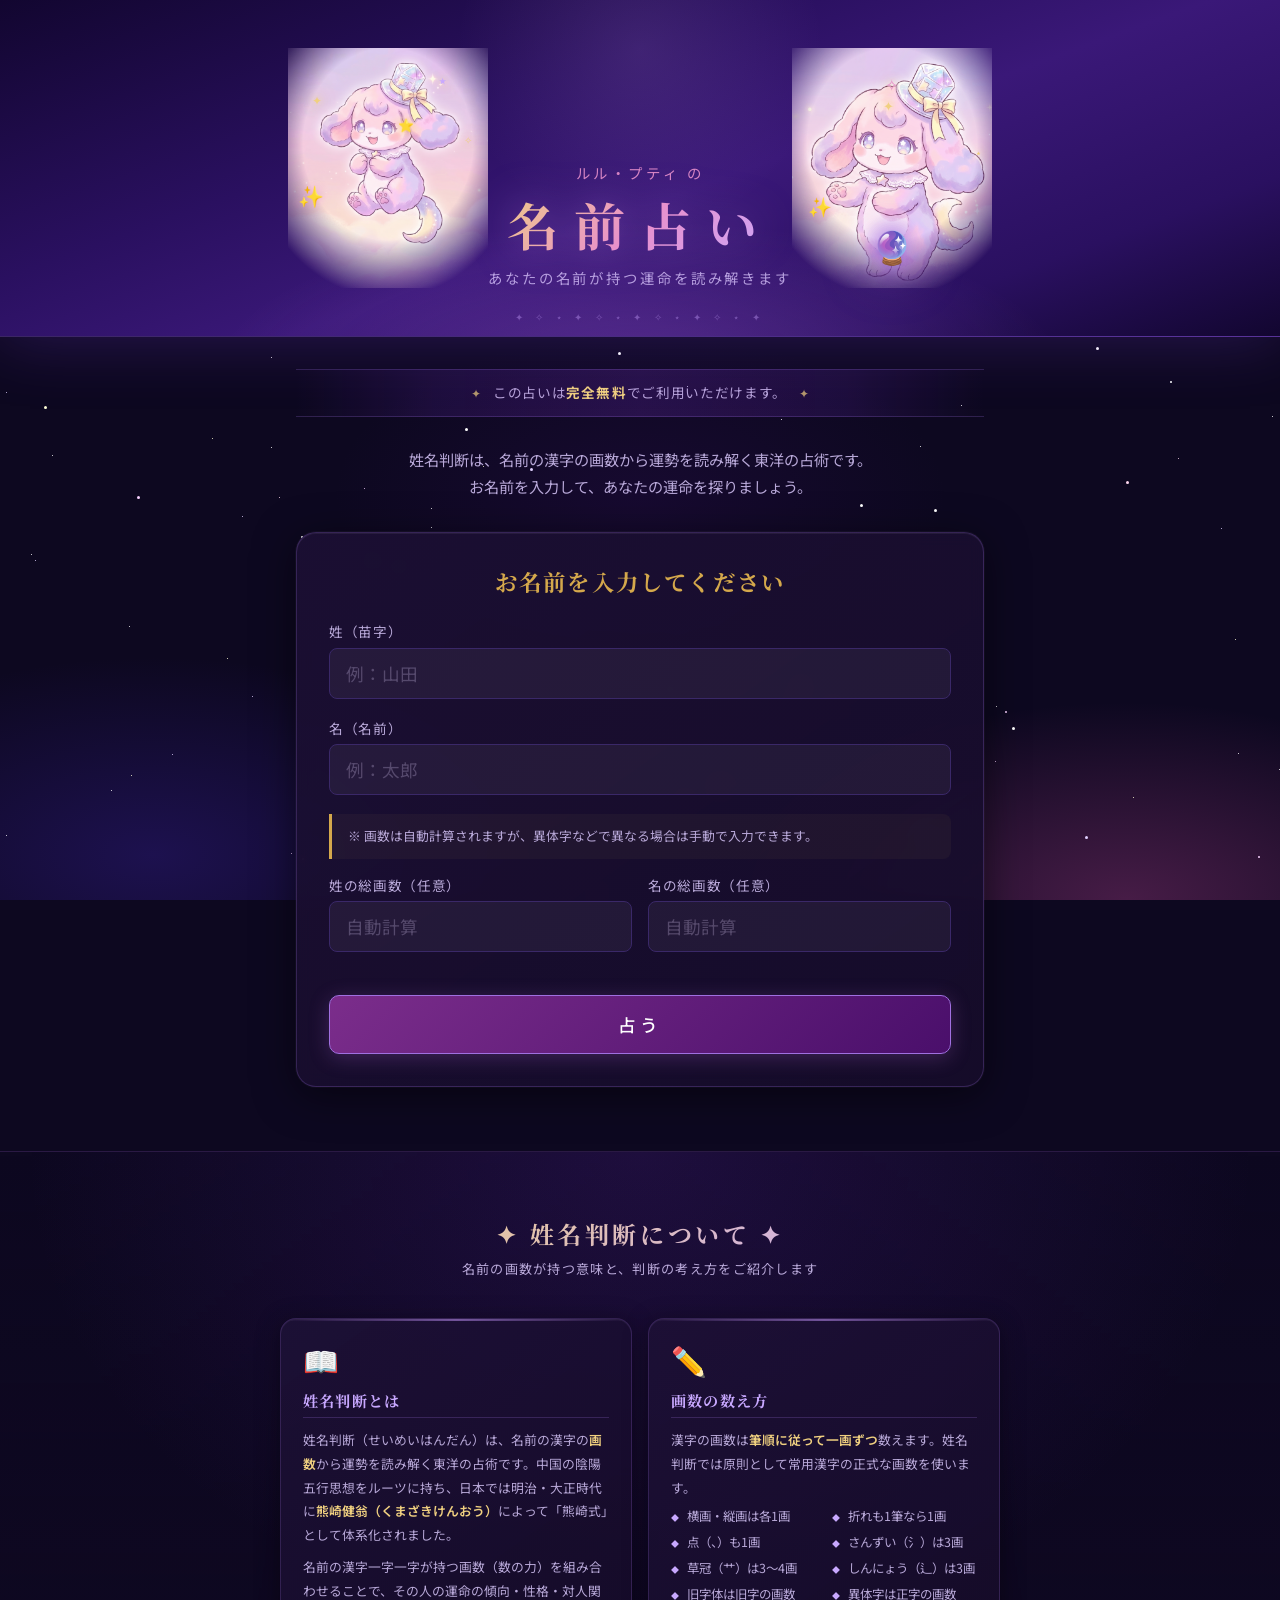
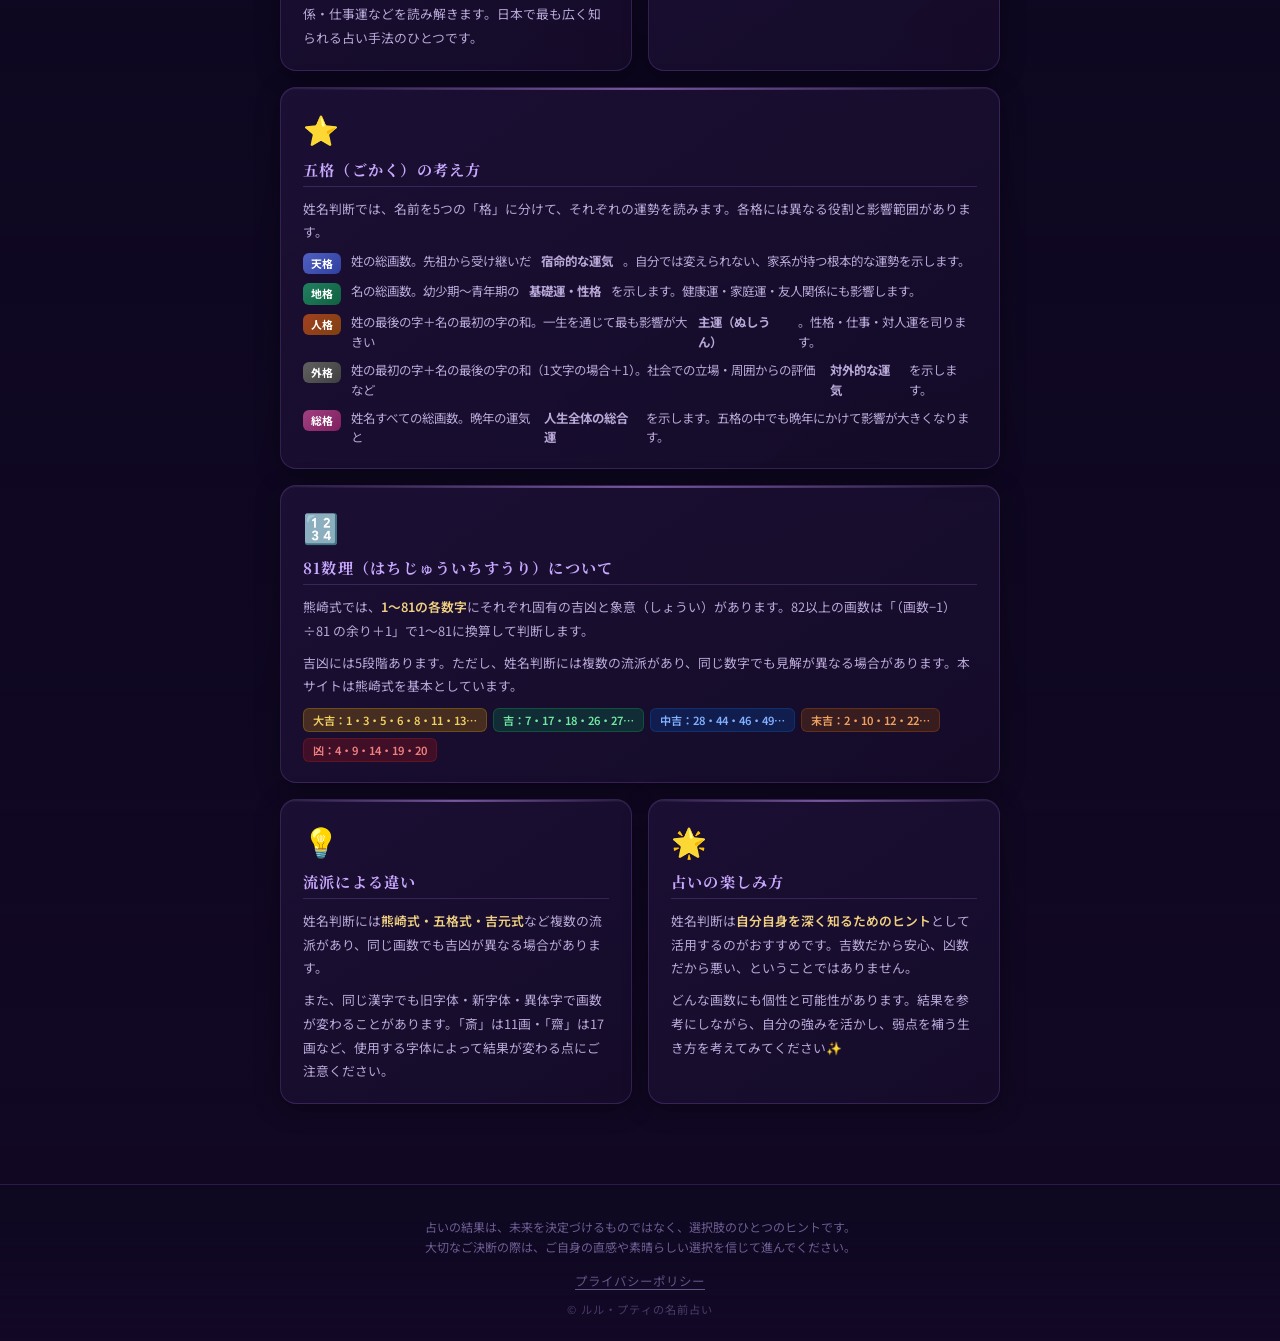
==== index.html @ cddb892f "Add files via upload" ====
<!DOCTYPE html>
<html lang="ja">
<head>
  <meta charset="UTF-8">
  <meta name="viewport" content="width=device-width, initial-scale=1.0">
  <title>ルル・プティの名前占い</title>
  <link rel="stylesheet" href="style.css">
</head>
<body>
  <header>
    <!-- 左キャラ（ルル・プティ / chara2：浮いているポーズ） -->
    <div class="header-chara-left" id="headerCharaLeft">
      <img src="chara2.png" alt="ルル・プティ" class="hc-img hc-left-img">
      <div class="hc-sparkles">
        <span class="hc-sp s1">✦</span>
        <span class="hc-sp s2">⋆</span>
        <span class="hc-sp s3">✧</span>
        <span class="hc-sp s4">✨</span>
        <span class="hc-sp s5">⭐</span>
      </div>
    </div>

    <!-- 中央テキスト -->
    <div class="header-inner">
      <p class="header-chara-byline">ルル・プティ の</p>
      <h1>名前占い</h1>
      <p class="subtitle">あなたの名前が持つ運命を読み解きます</p>
    </div>

    <!-- 右キャラ（chara：見ている・占っているポーズ） -->
    <div class="header-chara-right" id="headerCharaRight">
      <img src="chara.png" alt="ルル・プティ" class="hc-img hc-right-img">
      <div class="hc-sparkles hc-sparkles-right">
        <span class="hc-sp s1">✦</span>
        <span class="hc-sp s2">✧</span>
        <span class="hc-sp s3">⋆</span>
        <span class="hc-sp s4">✨</span>
      </div>
      <!-- 水晶ボール演出 -->
      <div class="crystal-ball">
        <div class="cb-glow"></div>
        <div class="cb-inner">🔮</div>
      </div>
    </div>
  </header>

  <main>
    <!-- 無料バナー -->
    <div class="free-banner">
      <span class="free-banner-icon">✦</span>
      <span class="free-banner-text">この占いは<strong>完全無料</strong>でご利用いただけます。</span>
      <span class="free-banner-icon">✦</span>
    </div>

    <section class="intro">
      <p>姓名判断は、名前の漢字の画数から運勢を読み解く東洋の占術です。<br>
      お名前を入力して、あなたの運命を探りましょう。</p>
    </section>

    <section class="form-section">
      <div class="card">
        <h2>お名前を入力してください</h2>
        <div class="form-group">
          <label for="lastName">姓（苗字）</label>
          <input type="text" id="lastName" placeholder="例：山田" maxlength="10">
        </div>
        <div class="form-group">
          <label for="firstName">名（名前）</label>
          <input type="text" id="firstName" placeholder="例：太郎" maxlength="10">
        </div>
        <div class="stroke-hint">
          <p>※ 画数は自動計算されますが、異体字などで異なる場合は手動で入力できます。</p>
        </div>
        <div class="manual-input">
          <div class="form-group">
            <label for="lastStroke">姓の総画数（任意）</label>
            <input type="number" id="lastStroke" placeholder="自動計算" min="1" max="200">
          </div>
          <div class="form-group">
            <label for="firstStroke">名の総画数（任意）</label>
            <input type="number" id="firstStroke" placeholder="自動計算" min="1" max="200">
          </div>
        </div>
        <div id="unknownWarning" class="unknown-warning" style="display:none"></div>
        <button id="fortuneBtn" class="btn-primary">占う</button>
      </div>
    </section>

    <section class="result-section" id="result" style="display:none">
      <div class="card result-card">
        <h2>✦ 占い結果 ✦</h2>
        <div class="name-display" id="nameDisplay"></div>

        <div class="strokes-grid" id="strokesGrid"></div>

        <div class="gogyo-section">
          <h3>五格の運勢</h3>
          <div class="gogyo-grid" id="gogyoGrid"></div>
        </div>

        <div class="overall-section">
          <h3>総合運</h3>
          <div class="overall-result" id="overallResult"></div>
        </div>

        <div class="nin-detail-section" id="ninDetailSection" style="display:none"></div>

        <div class="meaning-section" id="meaningSection" style="display:none"></div>

        <div class="famous-section" id="famousSection" style="display:none"></div>

        <div class="compat-section" id="compatSection" style="display:none"></div>

        <div class="lucky-section" id="luckySection"></div>

        <button id="resetBtn" class="btn-secondary">もう一度占う</button>
      </div>
    </section>
  </main>

  <!-- 姓名判断 説明セクション -->
  <section class="info-section">
    <div class="info-inner">
      <h2 class="section-title">✦ 姓名判断について ✦</h2>
      <p class="section-sub">名前の画数が持つ意味と、判断の考え方をご紹介します</p>

      <div class="info-grid">

        <!-- 姓名判断とは -->
        <div class="info-card">
          <span class="info-card-icon">📖</span>
          <h3>姓名判断とは</h3>
          <p>姓名判断（せいめいはんだん）は、名前の漢字の<span class="info-highlight">画数</span>から運勢を読み解く東洋の占術です。中国の陰陽五行思想をルーツに持ち、日本では明治・大正時代に<span class="info-highlight">熊崎健翁（くまざきけんおう）</span>によって「熊崎式」として体系化されました。</p>
          <p>名前の漢字一字一字が持つ画数（数の力）を組み合わせることで、その人の運命の傾向・性格・対人関係・仕事運などを読み解きます。日本で最も広く知られる占い手法のひとつです。</p>
        </div>

        <!-- 画数の数え方 -->
        <div class="info-card">
          <span class="info-card-icon">✏️</span>
          <h3>画数の数え方</h3>
          <p>漢字の画数は<span class="info-highlight">筆順に従って一画ずつ</span>数えます。姓名判断では原則として常用漢字の正式な画数を使います。</p>
          <div class="stroke-rules">
            <div class="stroke-rule-item">横画・縦画は各1画</div>
            <div class="stroke-rule-item">折れも1筆なら1画</div>
            <div class="stroke-rule-item">点（、）も1画</div>
            <div class="stroke-rule-item">さんずい（氵）は3画</div>
            <div class="stroke-rule-item">草冠（艹）は3〜4画</div>
            <div class="stroke-rule-item">しんにょう（辶）は3画</div>
            <div class="stroke-rule-item">旧字体は旧字の画数</div>
            <div class="stroke-rule-item">異体字は正字の画数</div>
          </div>
        </div>

        <!-- 五格の考え方 -->
        <div class="info-card full-width">
          <span class="info-card-icon">⭐</span>
          <h3>五格（ごかく）の考え方</h3>
          <p>姓名判断では、名前を5つの「格」に分けて、それぞれの運勢を読みます。各格には異なる役割と影響範囲があります。</p>
          <div class="gogyo-explain">
            <div class="ge-item"><span class="ge-badge ge-ten">天格</span>姓の総画数。先祖から受け継いだ<b>宿命的な運気</b>。自分では変えられない、家系が持つ根本的な運勢を示します。</div>
            <div class="ge-item"><span class="ge-badge ge-chi">地格</span>名の総画数。幼少期〜青年期の<b>基礎運・性格</b>を示します。健康運・家庭運・友人関係にも影響します。</div>
            <div class="ge-item"><span class="ge-badge ge-nin">人格</span>姓の最後の字＋名の最初の字の和。一生を通じて最も影響が大きい<b>主運（ぬしうん）</b>。性格・仕事・対人運を司ります。</div>
            <div class="ge-item"><span class="ge-badge ge-gai">外格</span>姓の最初の字＋名の最後の字の和（1文字の場合＋1）。社会での立場・周囲からの評価など<b>対外的な運気</b>を示します。</div>
            <div class="ge-item"><span class="ge-badge ge-so">総格</span>姓名すべての総画数。晩年の運気と<b>人生全体の総合運</b>を示します。五格の中でも晩年にかけて影響が大きくなります。</div>
          </div>
        </div>

        <!-- 81数理について -->
        <div class="info-card full-width">
          <span class="info-card-icon">🔢</span>
          <h3>81数理（はちじゅういちすうり）について</h3>
          <p>熊崎式では、<span class="info-highlight">1〜81の各数字</span>にそれぞれ固有の吉凶と象意（しょうい）があります。82以上の画数は「（画数−1）÷81 の余り＋1」で1〜81に換算して判断します。</p>
          <p>吉凶には5段階あります。ただし、姓名判断には複数の流派があり、同じ数字でも見解が異なる場合があります。本サイトは熊崎式を基本としています。</p>
          <div class="sample-nums">
            <span class="sn-item sn-大吉">大吉：1・3・5・6・8・11・13…</span>
            <span class="sn-item sn-吉">吉：7・17・18・26・27…</span>
            <span class="sn-item sn-中吉">中吉：28・44・46・49…</span>
            <span class="sn-item sn-末吉">末吉：2・10・12・22…</span>
            <span class="sn-item sn-凶">凶：4・9・14・19・20</span>
          </div>
        </div>

        <!-- 注意事項 -->
        <div class="info-card">
          <span class="info-card-icon">💡</span>
          <h3>流派による違い</h3>
          <p>姓名判断には<span class="info-highlight">熊崎式・五格式・吉元式</span>など複数の流派があり、同じ画数でも吉凶が異なる場合があります。</p>
          <p>また、同じ漢字でも旧字体・新字体・異体字で画数が変わることがあります。「斎」は11画・「齋」は17画など、使用する字体によって結果が変わる点にご注意ください。</p>
        </div>

        <!-- 楽しみ方 -->
        <div class="info-card">
          <span class="info-card-icon">🌟</span>
          <h3>占いの楽しみ方</h3>
          <p>姓名判断は<span class="info-highlight">自分自身を深く知るためのヒント</span>として活用するのがおすすめです。吉数だから安心、凶数だから悪い、ということではありません。</p>
          <p>どんな画数にも個性と可能性があります。結果を参考にしながら、自分の強みを活かし、弱点を補う生き方を考えてみてください✨</p>
        </div>

      </div>
    </div>
  </section>

  <footer>
    <p class="footer-disclaimer">占いの結果は、未来を決定づけるものではなく、選択肢のひとつのヒントです。<br>大切なご決断の際は、ご自身の直感や素晴らしい選択を信じて進んでください。</p>
    <nav class="footer-nav">
      <a href="privacy.html" class="footer-nav-link">プライバシーポリシー</a>
    </nav>
    <p class="footer-copy">© ルル・プティの名前占い</p>
  </footer>

  <!-- ローディングオーバーレイ -->
  <div id="loadingOverlay" class="lo-overlay">
    <div class="lo-inner">
      <div class="lo-sparkles">
        <span class="lo-sp lo-sp1">✦</span>
        <span class="lo-sp lo-sp2">✧</span>
        <span class="lo-sp lo-sp3">⋆</span>
        <span class="lo-sp lo-sp4">✦</span>
        <span class="lo-sp lo-sp5">✧</span>
        <span class="lo-sp lo-sp6">⭐</span>
        <span class="lo-sp lo-sp7">✨</span>
      </div>
      <div class="lo-chara-track">
        <div class="lo-chara-wrap" id="loCharaWrap">
          <img src="chara.png" alt="" class="lo-chara">
        </div>
      </div>
      <p class="lo-text" id="loText">運命を読み解いています</p>
      <div class="lo-dots">
        <span></span><span></span><span></span>
      </div>
    </div>
  </div>

  <!-- 星空パーティクル -->
  <script>
    (function() {
      const field = document.createElement('div');
      field.className = 'star-field';
      document.body.prepend(field);

      const colors = ['#ffffff','#ffffff','#ffffff','#f8d0ff','#e0d0ff','#ffffd8','#ffd8f0'];
      const count = 130;
      for (let i = 0; i < count; i++) {
        const s = document.createElement('div');
        s.className = 'star-dot';
        const sz = Math.random() < 0.65 ? 1 : Math.random() < 0.6 ? 2 : 3;
        s.style.cssText = [
          `left:${(Math.random()*100).toFixed(1)}%`,
          `top:${(Math.random()*100).toFixed(1)}%`,
          `width:${sz}px`,
          `height:${sz}px`,
          `background:${colors[Math.floor(Math.random()*colors.length)]}`,
          `animation-delay:${(Math.random()*6).toFixed(2)}s`,
          `animation-duration:${(2+Math.random()*5).toFixed(2)}s`
        ].join(';');
        field.appendChild(s);
      }

      // 流れ星（3本）
      for (let i = 0; i < 3; i++) {
        const ss = document.createElement('div');
        ss.className = 'shooting-star';
        ss.style.cssText = [
          `top:${(5+Math.random()*35).toFixed(1)}%`,
          `left:${(Math.random()*40).toFixed(1)}%`,
          `animation-delay:${(i*2.5+Math.random()*2).toFixed(2)}s`,
          `animation-duration:${(5+Math.random()*4).toFixed(2)}s`
        ].join(';');
        field.appendChild(ss);
      }
    })();
  </script>

  <script>
    const _v = Date.now();
    document.write(`<script src="strokes.js?v=${_v}"><\/script>`);
    document.write(`<script src="data.js?v=${_v}"><\/script>`);
    document.write(`<script src="fortune.js?v=${_v}"><\/script>`);
  </script>
</body>
</html>
---- style.css ----
@import url('https://fonts.googleapis.com/css2?family=Noto+Serif+JP:wght@400;700&family=Noto+Sans+JP:wght@400;500&display=swap');

* {
  margin: 0;
  padding: 0;
  box-sizing: border-box;
}

:root {
  --gold: #d4a84c;
  --gold-light: #f0d080;
  --dark: #0d0820;
  --dark-card: #180f30;
  --dark-border: #3a2868;
  --text: #f0e8ff;
  --text-muted: #b8a8d8;
  --accent: #a070e0;
  --pink: #e890cc;
  --lavender: #c8a8ff;
  --great: #f8d060;
  --good: #68e8b0;
  --normal: #90b8ff;
  --bad: #f07080;
}

body {
  background-color: var(--dark);
  background-image:
    radial-gradient(ellipse 90% 55% at 50% -8%,  rgba(140, 60, 230, 0.55) 0%, transparent 60%),
    radial-gradient(ellipse 55% 40% at 88% 100%, rgba(220, 80, 170, 0.28) 0%, transparent 55%),
    radial-gradient(ellipse 55% 40% at 12% 95%,  rgba(70, 40, 200, 0.28) 0%, transparent 55%),
    radial-gradient(ellipse 40% 30% at 50% 55%,  rgba(80, 20, 140, 0.15) 0%, transparent 60%);
  background-attachment: fixed;
  color: var(--text);
  font-family: 'Noto Sans JP', sans-serif;
  min-height: 100vh;
}

/* 星空パーティクル（JSで追加） */
.star-field {
  position: fixed;
  inset: 0;
  pointer-events: none;
  z-index: 0;
  overflow: hidden;
}

.star-dot {
  position: absolute;
  border-radius: 50%;
  animation: starTwinkle ease-in-out infinite alternate;
}

@keyframes starTwinkle {
  0%   { opacity: 0.08; transform: scale(0.7); }
  100% { opacity: 0.90; transform: scale(1.3); }
}

/* 流れ星 */
.shooting-star {
  position: absolute;
  width: 120px;
  height: 1.5px;
  background: linear-gradient(90deg, transparent, rgba(255,230,255,0.85), transparent);
  border-radius: 2px;
  animation: shoot 6s ease-in infinite;
  opacity: 0;
}
@keyframes shoot {
  0%   { transform: translateX(-200px) translateY(0px) rotate(-30deg); opacity: 0; }
  10%  { opacity: 1; }
  40%  { transform: translateX(600px) translateY(150px) rotate(-30deg); opacity: 0; }
  100% { opacity: 0; }
}

/* Header */
header {
  background:
    radial-gradient(ellipse 60% 80% at 50% 110%, rgba(200,120,255,0.25) 0%, transparent 55%),
    linear-gradient(160deg, #120630 0%, #2a1060 35%, #3a1878 55%, #2a1060 80%, #120630 100%);
  border-bottom: 1px solid rgba(180,130,255,0.25);
  padding: 3rem 1rem 3rem;
  text-align: center;
  position: relative;
  overflow: visible;
  box-shadow: 0 4px 60px rgba(120,60,220,0.25);
  display: flex;
  align-items: flex-end;
  justify-content: center;
  gap: 0;
}

/* ヘッダー：月の光エフェクト */
header::before {
  content: '';
  position: absolute;
  width: 400px;
  height: 400px;
  border-radius: 50%;
  background: radial-gradient(circle, rgba(220,170,255,0.12) 0%, transparent 65%);
  top: -150px;
  left: 50%;
  transform: translateX(-50%);
  pointer-events: none;
}

/* ヘッダー：キラキラ装飾 */
header::after {
  content: '✦  ✧  ⋆  ✦  ✧  ⋆  ✦  ✧  ⋆  ✦  ✧  ⋆  ✦';
  position: absolute;
  bottom: 12px;
  left: 0; right: 0;
  text-align: center;
  font-size: 0.65rem;
  color: rgba(200,160,255,0.4);
  letter-spacing: 0.5em;
  pointer-events: none;
}

header .header-inner {
  position: relative;
  z-index: 1;
  flex: 0 0 auto;
  text-align: center;
}

header h1 {
  font-family: 'Noto Serif JP', serif;
  font-size: clamp(2rem, 5vw, 3.2rem);
  background: linear-gradient(135deg, var(--gold-light) 0%, var(--pink) 50%, var(--lavender) 100%);
  -webkit-background-clip: text;
  -webkit-text-fill-color: transparent;
  background-clip: text;
  letter-spacing: 0.3em;
  filter: drop-shadow(0 0 20px rgba(220,160,255,0.5));
  margin-bottom: 0.4rem;
}

.header-chara-byline {
  color: rgba(232,144,204,0.9);
  font-size: 0.9rem;
  letter-spacing: 0.25em;
  margin-bottom: 0.2rem;
}

.subtitle {
  color: rgba(220,200,255,0.75);
  font-size: 0.9rem;
  letter-spacing: 0.2em;
}

/* ━━━━━━━━━━━━━━━━━━━━━━━━━━━━
   ヘッダーキャラクター（左・右）
━━━━━━━━━━━━━━━━━━━━━━━━━━━━ */

/* 共通ラッパー */
.header-chara-left,
.header-chara-right {
  position: relative;
  flex: 0 0 auto;
  width: 200px;
  z-index: 2;
  align-self: flex-end;
}

/* キャラ画像 共通 */
.hc-img {
  display: block;
  width: 200px;
  height: 240px;
  object-fit: cover;
  /* ソフトフェードアウトマスク（背景を自然に切り取る） */
  mask-image: radial-gradient(ellipse 85% 80% at 50% 40%,
    black 0%, black 50%, transparent 80%);
  -webkit-mask-image: radial-gradient(ellipse 85% 80% at 50% 40%,
    black 0%, black 50%, transparent 80%);
  filter: drop-shadow(0 0 18px rgba(232,144,204,0.5));
}

/* 左キャラ（chara2：浮遊・占い中） */
.hc-left-img {
  object-position: center 10%;
  animation: hcFloat 4s ease-in-out infinite;
}

/* 右キャラ（chara：立ち） */
.hc-right-img {
  object-position: center 15%;
  animation: hcFloatSub 5s ease-in-out infinite;
  animation-delay: 1s;
}

/* 浮遊アニメ（メイン） */
@keyframes hcFloat {
  0%, 100% { transform: translateY(0px) rotate(-1deg); }
  30%       { transform: translateY(-14px) rotate(1.5deg); }
  60%       { transform: translateY(-8px) rotate(-0.5deg); }
}

/* 浮遊アニメ（サブ） */
@keyframes hcFloatSub {
  0%, 100% { transform: translateY(0px) rotate(1deg); }
  40%       { transform: translateY(-10px) rotate(-1deg); }
}

/* キラキラエフェクト（共通） */
.hc-sparkles {
  position: absolute;
  inset: 0;
  pointer-events: none;
  z-index: 3;
}

.hc-sp {
  position: absolute;
  color: var(--gold-light);
  text-shadow: 0 0 8px rgba(255,220,100,0.8), 0 0 16px rgba(255,200,80,0.5);
  animation: hcSparkle 3s ease-in-out infinite;
  font-size: 1rem;
}

.hc-sparkles .s1 { top: 18%; left: 12%;   animation-delay: 0s;    font-size: 0.75rem; }
.hc-sparkles .s2 { top: 8%;  right: 20%;  animation-delay: 0.7s;  font-size: 1.1rem;  color: var(--lavender); }
.hc-sparkles .s3 { top: 35%; right: 8%;   animation-delay: 1.3s;  font-size: 0.65rem; }
.hc-sparkles .s4 { top: 55%; left: 5%;    animation-delay: 1.9s;  font-size: 1.3rem;  color: var(--pink); text-shadow: 0 0 10px rgba(232,144,204,0.8); }
.hc-sparkles .s5 { top: 28%; left: 55%;   animation-delay: 2.5s;  font-size: 0.8rem;  color: #fff; }

.hc-sparkles-right .s1 { top: 20%; right: 15%; animation-delay: 0.4s;  font-size: 0.8rem; }
.hc-sparkles-right .s2 { top: 10%; left: 20%;  animation-delay: 1.1s;  font-size: 1rem;   color: var(--pink); }
.hc-sparkles-right .s3 { top: 40%; right: 5%;  animation-delay: 1.8s;  font-size: 0.7rem; }
.hc-sparkles-right .s4 { top: 60%; left: 8%;   animation-delay: 2.2s;  font-size: 1.2rem; color: var(--lavender); }

@keyframes hcSparkle {
  0%, 100% { opacity: 0;   transform: scale(0.5) rotate(0deg);   }
  30%       { opacity: 1;   transform: scale(1.2) rotate(20deg);  }
  60%       { opacity: 0.6; transform: scale(0.9) rotate(-10deg); }
  80%       { opacity: 0;   transform: scale(0.4) rotate(30deg);  }
}

/* 水晶ボール（右キャラ脇） */
.crystal-ball {
  position: absolute;
  bottom: 20px;
  left: 50%;
  transform: translateX(-50%);
  z-index: 4;
  animation: cbFloat 3s ease-in-out infinite;
  animation-delay: 0.5s;
}

.cb-glow {
  position: absolute;
  inset: -10px;
  border-radius: 50%;
  background: radial-gradient(circle, rgba(160,112,224,0.45) 0%, transparent 70%);
  animation: cbGlow 2.5s ease-in-out infinite;
}

.cb-inner {
  font-size: 2rem;
  filter: drop-shadow(0 0 12px rgba(160,112,224,0.9)) drop-shadow(0 0 24px rgba(220,160,255,0.5));
  position: relative;
  z-index: 1;
}

@keyframes cbFloat {
  0%, 100% { transform: translateX(-50%) translateY(0px); }
  50%       { transform: translateX(-50%) translateY(-8px); }
}

@keyframes cbGlow {
  0%, 100% { opacity: 0.6; transform: scale(1);   }
  50%       { opacity: 1;   transform: scale(1.3); }
}

/* レスポンシブ：狭い画面ではキャラを小さく or 非表示 */
@media (max-width: 640px) {
  header {
    flex-wrap: wrap;
    padding: 2rem 0.5rem 2rem;
    overflow: hidden;
  }
  .header-chara-left,
  .header-chara-right {
    width: 120px;
  }
  .hc-img {
    width: 120px;
    height: 150px;
  }
  .crystal-ball { display: none; }
}

@media (max-width: 420px) {
  .header-chara-left { display: none; }
  .header-chara-right {
    width: 100px;
  }
  .hc-right-img {
    width: 100px;
    height: 120px;
  }
}

/* Main */
main {
  max-width: 720px;
  margin: 0 auto;
  padding: 2rem 1rem 4rem;
}

.intro {
  text-align: center;
  margin-bottom: 2rem;
  color: var(--text-muted);
  line-height: 1.8;
  font-size: 0.95rem;
}

/* Card */
.card {
  background: linear-gradient(145deg, rgba(28,16,52,0.9) 0%, rgba(22,12,42,0.95) 100%);
  border: 1px solid rgba(180,130,255,0.2);
  border-radius: 20px;
  padding: 2rem;
  box-shadow:
    0 8px 40px rgba(0,0,0,0.5),
    0 0 0 1px rgba(255,255,255,0.04),
    inset 0 1px 0 rgba(255,255,255,0.06);
  backdrop-filter: blur(8px);
  position: relative;
  z-index: 1;
}

.card h2 {
  font-family: 'Noto Serif JP', serif;
  color: var(--gold);
  font-size: 1.4rem;
  text-align: center;
  margin-bottom: 1.5rem;
  letter-spacing: 0.1em;
}

/* Form */
.form-group {
  margin-bottom: 1.2rem;
}

.form-group label {
  display: block;
  color: var(--text-muted);
  font-size: 0.85rem;
  margin-bottom: 0.4rem;
  letter-spacing: 0.05em;
}

.form-group input {
  width: 100%;
  background: rgba(255, 255, 255, 0.05);
  border: 1px solid var(--dark-border);
  border-radius: 8px;
  padding: 0.75rem 1rem;
  color: var(--text);
  font-size: 1.1rem;
  font-family: 'Noto Sans JP', sans-serif;
  transition: border-color 0.2s, box-shadow 0.2s;
  outline: none;
}

.form-group input:focus {
  border-color: var(--accent);
  box-shadow: 0 0 0 3px rgba(155, 89, 182, 0.2);
}

.form-group input::placeholder {
  color: rgba(160, 144, 184, 0.4);
}

.unknown-warning {
  margin: 0.5rem 0;
  padding: 0.7rem 1rem;
  background: rgba(231, 76, 60, 0.08);
  border-left: 3px solid #e74c3c;
  border-radius: 0 8px 8px 0;
  color: #e9a09a;
  font-size: 0.8rem;
  line-height: 1.6;
}

.stroke-hint {
  margin: 0.5rem 0 1rem;
  padding: 0.75rem 1rem;
  background: rgba(201, 168, 76, 0.05);
  border-left: 3px solid var(--gold);
  border-radius: 0 8px 8px 0;
}

.stroke-hint p {
  color: var(--text-muted);
  font-size: 0.8rem;
  line-height: 1.6;
}

.manual-input {
  display: grid;
  grid-template-columns: 1fr 1fr;
  gap: 1rem;
  margin-bottom: 0.5rem;
}

/* Buttons */
.btn-primary {
  width: 100%;
  margin-top: 1rem;
  padding: 1rem;
  background: linear-gradient(135deg, #7b2d8b, #4a0f6b);
  border: 1px solid var(--accent);
  border-radius: 10px;
  color: #fff;
  font-size: 1.1rem;
  font-family: 'Noto Sans JP', sans-serif;
  font-weight: 500;
  letter-spacing: 0.2em;
  cursor: pointer;
  transition: all 0.25s;
  box-shadow: 0 4px 20px rgba(155, 89, 182, 0.3);
}

.btn-primary:hover {
  background: linear-gradient(135deg, #9b3db0, #6a1f9b);
  box-shadow: 0 6px 28px rgba(155, 89, 182, 0.5);
  transform: translateY(-1px);
}

.btn-secondary {
  display: block;
  margin: 2rem auto 0;
  padding: 0.75rem 2.5rem;
  background: transparent;
  border: 1px solid var(--dark-border);
  border-radius: 10px;
  color: var(--text-muted);
  font-size: 0.95rem;
  font-family: 'Noto Sans JP', sans-serif;
  cursor: pointer;
  transition: all 0.2s;
  letter-spacing: 0.1em;
}

.btn-secondary:hover {
  border-color: var(--accent);
  color: var(--text);
}

/* Result */
.result-card {
  animation: fadeInUp 0.5s ease;
}

@keyframes fadeInUp {
  from { opacity: 0; transform: translateY(20px); }
  to   { opacity: 1; transform: translateY(0); }
}

.name-display {
  text-align: center;
  font-family: 'Noto Serif JP', serif;
  font-size: 2.5rem;
  color: var(--gold);
  letter-spacing: 0.3em;
  margin: 1rem 0 2rem;
  text-shadow: 0 0 20px rgba(201, 168, 76, 0.4);
}

/* Strokes grid */
.strokes-grid {
  display: flex;
  gap: 1rem;
  justify-content: center;
  flex-wrap: wrap;
  margin-bottom: 2rem;
}

.stroke-box {
  background: rgba(201, 168, 76, 0.08);
  border: 1px solid rgba(201, 168, 76, 0.3);
  border-radius: 12px;
  padding: 1rem 1.5rem;
  text-align: center;
  min-width: 120px;
}

.stroke-box .label {
  font-size: 0.75rem;
  color: var(--text-muted);
  margin-bottom: 0.3rem;
}

.stroke-box .kanji {
  font-family: 'Noto Serif JP', serif;
  font-size: 1.4rem;
  color: var(--text);
  margin-bottom: 0.2rem;
}

.stroke-box .number {
  font-size: 1.6rem;
  font-weight: 700;
  color: var(--gold);
}

.stroke-box .unit {
  font-size: 0.75rem;
  color: var(--text-muted);
}

/* Gogyo */
.gogyo-section h3,
.overall-section h3 {
  font-family: 'Noto Serif JP', serif;
  color: var(--gold-light);
  font-size: 1.1rem;
  margin-bottom: 1rem;
  padding-bottom: 0.5rem;
  border-bottom: 1px solid var(--dark-border);
  letter-spacing: 0.1em;
}

.gogyo-grid {
  display: flex;
  flex-direction: column;
  gap: 0.8rem;
  margin-bottom: 2rem;
}

.gogyo-item {
  display: grid;
  grid-template-columns: 90px 40px 1fr auto;
  align-items: center;
  gap: 0.75rem;
}

.gogyo-item .name {
  font-size: 0.9rem;
  color: var(--text-muted);
}

.gogyo-item .num {
  font-weight: 700;
  color: var(--gold);
  font-size: 1rem;
  text-align: right;
}

.bar-track {
  height: 8px;
  background: rgba(255,255,255,0.07);
  border-radius: 4px;
  overflow: hidden;
}

.bar-fill {
  height: 100%;
  border-radius: 4px;
  transition: width 1s ease;
}

.rank-badge {
  font-size: 0.8rem;
  font-weight: 500;
  padding: 0.2rem 0.6rem;
  border-radius: 20px;
  min-width: 48px;
  text-align: center;
}

.rank-大吉 { background: rgba(241,196,15,0.2); color: #f1c40f; border: 1px solid rgba(241,196,15,0.4); }
.rank-吉   { background: rgba(46,204,113,0.2); color: #2ecc71; border: 1px solid rgba(46,204,113,0.4); }
.rank-中吉 { background: rgba(52,152,219,0.2); color: #3498db; border: 1px solid rgba(52,152,219,0.4); }
.rank-末吉 { background: rgba(230,126,34,0.2); color: #e67e22; border: 1px solid rgba(230,126,34,0.4); }
.rank-凶   { background: rgba(231,76,60,0.2);  color: #e74c3c; border: 1px solid rgba(231,76,60,0.4); }

.bar-大吉 { background: linear-gradient(90deg, #f1c40f, #e8c97a); }
.bar-吉   { background: linear-gradient(90deg, #2ecc71, #1abc9c); }
.bar-中吉 { background: linear-gradient(90deg, #3498db, #2980b9); }
.bar-末吉 { background: linear-gradient(90deg, #e67e22, #d35400); }
.bar-凶   { background: linear-gradient(90deg, #e74c3c, #c0392b); }

/* Overall */
.overall-result {
  background: rgba(155, 89, 182, 0.1);
  border: 1px solid rgba(155, 89, 182, 0.3);
  border-radius: 12px;
  padding: 1.5rem;
  margin-bottom: 2rem;
  text-align: center;
}

.overall-rank {
  font-family: 'Noto Serif JP', serif;
  font-size: 3rem;
  font-weight: 700;
  margin-bottom: 0.5rem;
}

.overall-score {
  font-size: 0.85rem;
  color: var(--text-muted);
  margin-bottom: 1rem;
}

.overall-desc {
  line-height: 1.8;
  font-size: 0.95rem;
  color: var(--text);
}

/* Lucky */
.lucky-section {
  display: grid;
  grid-template-columns: repeat(auto-fit, minmax(140px, 1fr));
  gap: 1rem;
  margin-bottom: 1rem;
}

.lucky-item {
  background: rgba(255,255,255,0.03);
  border: 1px solid var(--dark-border);
  border-radius: 10px;
  padding: 1rem;
  text-align: center;
}

.lucky-item .lucky-label {
  font-size: 0.75rem;
  color: var(--text-muted);
  margin-bottom: 0.4rem;
}

.lucky-item .lucky-value {
  font-family: 'Noto Serif JP', serif;
  font-size: 1.2rem;
  color: var(--gold);
}

/* ========== 名前ダイアグラム ========== */
.name-diagram {
  display: flex;
  align-items: stretch;
  gap: 0;
  margin: 12px 0 4px;
}

/* ── 左ブラケット（外格・人格）── */
.nd-lb {
  border-top: 2px solid var(--gold);
  border-left: 2px solid var(--gold);
  border-bottom: 2px solid var(--gold);
  border-radius: 12px 0 0 12px;
  padding: 14px 10px;
  display: flex;
  flex-direction: column;
  justify-content: space-between;
  background: rgba(201,168,76,0.04);
}

/* 左ブラケット中間の縦線 */
.nd-lb-mid-line {
  flex: 1;
  width: 2px;
  background: rgba(201,168,76,0.35);
  margin: 6px auto;
  border-radius: 2px;
}

/* ── 中央の名前エリア ── */
.nd-nm {
  flex: 1;
  display: flex;
  flex-direction: column;
  align-items: center;
  padding: 14px 18px;
  background: rgba(255,255,255,0.02);
  border-top: 2px solid rgba(201,168,76,0.2);
  border-bottom: 2px solid rgba(201,168,76,0.2);
}

.nd-nm-label {
  flex: 0 0 18px;
  font-size: 0.65rem;
  color: var(--text-muted);
  letter-spacing: 0.2em;
  font-weight: 700;
  text-align: center;
  width: 100%;
}

.nd-nm-row {
  flex: 1;
  display: flex;
  gap: 14px;
  justify-content: center;
  align-items: center;
  flex-wrap: wrap;
  width: 100%;
}

.nd-nm-sep {
  flex: 0 0 30px;
  display: flex;
  align-items: center;
  justify-content: space-between;
  width: 100%;
  font-size: 0.7rem;
  color: var(--text-muted);
  padding: 0;
  border-top: 1px solid rgba(201,168,76,0.3);
  border-bottom: 1px solid rgba(201,168,76,0.3);
  gap: 8px;
}

.nd-nm-sub {
  font-size: 0.68rem;
  color: var(--text-muted);
}

.nd-nm-total-label {
  font-size: 0.78rem;
  color: var(--gold);
  font-weight: 700;
  font-family: 'Noto Serif JP', serif;
  white-space: nowrap;
}

/* ── 一文字ボックス ── */
.ndc {
  display: flex;
  flex-direction: column;
  align-items: center;
  gap: 4px;
}

.ndc-k {
  font-size: 2.8rem;
  font-family: 'Noto Serif JP', serif;
  color: var(--text);
  line-height: 1;
  text-shadow: 0 0 20px rgba(201,168,76,0.2);
}

.ndc-s {
  font-size: 0.78rem;
  color: var(--gold);
  font-weight: 700;
  background: rgba(201,168,76,0.12);
  padding: 2px 7px;
  border-radius: 8px;
  border: 1px solid rgba(201,168,76,0.3);
  min-width: 26px;
  text-align: center;
}

/* 役割ドット（外格・人格） */
.ndc-roles {
  display: flex;
  gap: 3px;
  min-height: 16px;
  justify-content: center;
}

.role-dot {
  font-size: 0.52rem;
  padding: 1px 5px;
  border-radius: 4px;
  font-weight: 800;
  letter-spacing: 0;
  line-height: 1.6;
}

.dot-gaikaku {
  background: rgba(255,130,50,0.2);
  color: #ffaa70;
  border: 1px solid rgba(255,130,50,0.5);
}

.dot-ninkaku {
  background: rgba(80,180,255,0.2);
  color: #80ccff;
  border: 1px solid rgba(80,180,255,0.5);
}

/* ── 右ブラケット（天格・総格・地格）アーム構造 ── */
.nd-rb-outer {
  display: flex;
  align-items: stretch;
}

/* 縦スパイン（金色の縦線） */
.nd-rb-spine {
  width: 2px;
  background: var(--gold);
  margin: 14px 0;   /* nd-nm の上下 padding に合わせる */
  flex-shrink: 0;
  border-radius: 2px;
}

/* アームコンテナ */
.nd-rb-arms {
  display: flex;
  flex-direction: column;
  padding: 0;
}

/* パディング（nd-nm-label の高さに合わせる） */
.nd-rb-pad {
  flex: 0 0 18px;
}

/* 姓エリア → 天格 */
.nd-rb-sur-arm {
  flex: 1;
  display: flex;
  align-items: center;
  gap: 0;
}

/* セパレーターエリア → 総格 */
.nd-rb-sep-arm {
  flex: 0 0 30px;
  display: flex;
  align-items: center;
  gap: 0;
}

/* 名エリア → 地格 */
.nd-rb-first-arm {
  flex: 1;
  display: flex;
  align-items: center;
  gap: 0;
}

/* 横アーム線 */
.nd-arm-h {
  width: 14px;
  height: 2px;
  background: var(--gold);
  flex-shrink: 0;
  margin-right: 4px;
  border-radius: 1px;
}

/* 総格アームは少し長く */
.nd-arm-mid-h {
  background: linear-gradient(90deg, var(--gold), rgba(201,168,76,0.6));
}

/* ── 格チップ ── */
.nd-chip {
  display: flex;
  flex-direction: column;
  align-items: center;
  padding: 8px 12px 6px;
  border-radius: 10px;
  min-width: 68px;
  gap: 2px;
  box-shadow: 0 2px 10px rgba(0,0,0,0.4);
  cursor: default;
}

.kc-lbl {
  font-size: 0.68rem;
  color: rgba(255,255,255,0.85);
  font-weight: 600;
  letter-spacing: 0.08em;
}

.kc-num {
  font-size: 1.6rem;
  font-weight: 800;
  color: #fff;
  font-family: 'Noto Serif JP', serif;
  line-height: 1;
}

.kc-foot {
  display: flex;
  flex-direction: column;
  align-items: center;
  gap: 1px;
}

.kc-rnk {
  font-size: 0.68rem;
  color: rgba(255,255,255,0.95);
  font-weight: 700;
}

.kc-omen {
  font-size: 0.53rem;
  color: rgba(255,255,255,0.7);
  text-align: center;
  line-height: 1.3;
}

/* 計算式テキスト */
.kc-formula {
  font-size: 0.52rem;
  color: rgba(255,255,255,0.6);
  text-align: center;
  margin-top: 3px;
  padding-top: 3px;
  border-top: 1px solid rgba(255,255,255,0.2);
  line-height: 1.4;
  width: 100%;
  word-break: break-all;
}

/* ランク別チップ色 */
.rank-chip-大吉 { background: linear-gradient(145deg, #a06a00, #d4900a); }
.rank-chip-吉   { background: linear-gradient(145deg, #166336, #21904d); }
.rank-chip-中吉 { background: linear-gradient(145deg, #144878, #1e6ea8); }
.rank-chip-末吉 { background: linear-gradient(145deg, #8b3a00, #c05800); }
.rank-chip-凶   { background: linear-gradient(145deg, #6e1010, #a82020); }

/* ── 凡例 ── */
.nd-legend {
  display: flex;
  gap: 20px;
  justify-content: center;
  margin: 8px 0 24px;
  font-size: 0.72rem;
  color: var(--text-muted);
  flex-wrap: wrap;
}

.legend-item {
  display: flex;
  align-items: center;
  gap: 5px;
}

.legend-dot {
  font-size: 0.52rem;
  padding: 1px 5px;
  border-radius: 4px;
  font-weight: 800;
  line-height: 1.6;
}

/* ========== 五格カード ========== */
.gogyo-grid {
  display: flex;
  flex-direction: column;
  gap: 10px;
}

.gogyo-card {
  border-radius: 12px;
  overflow: hidden;
  border: 1px solid rgba(255,255,255,0.07);
  box-shadow: 0 2px 12px rgba(0,0,0,0.3);
}

.gc-header {
  display: flex;
  justify-content: space-between;
  align-items: center;
  padding: 12px 16px;
  gap: 12px;
}

.rank-card-大吉 { background: linear-gradient(90deg, #3a2600, #261600); border-left: 4px solid #d4900a; }
.rank-card-吉   { background: linear-gradient(90deg, #0d3e20, #071f10); border-left: 4px solid #21904d; }
.rank-card-中吉 { background: linear-gradient(90deg, #0d2e54, #06182e); border-left: 4px solid #1e6ea8; }
.rank-card-末吉 { background: linear-gradient(90deg, #3e1c00, #200f00); border-left: 4px solid #c05800; }
.rank-card-凶   { background: linear-gradient(90deg, #3e0a0a, #200303); border-left: 4px solid #a82020; }

.gc-title-area {
  display: flex;
  align-items: baseline;
  gap: 8px;
  flex-wrap: wrap;
}

.gc-kaku-name {
  font-size: 0.92rem;
  font-weight: 700;
  color: var(--text);
  font-family: 'Noto Serif JP', serif;
}

.gc-sym-name {
  font-size: 0.73rem;
  color: var(--gold-light);
}

.gc-num-area {
  display: flex;
  align-items: center;
  gap: 8px;
  flex-shrink: 0;
}

.gc-val {
  font-size: 1.9rem;
  font-weight: 800;
  font-family: 'Noto Serif JP', serif;
  color: var(--text);
  line-height: 1;
}

.gc-rank-badge {
  font-size: 0.78rem;
  font-weight: 700;
  padding: 3px 10px;
  border-radius: 20px;
  color: #fff;
}

.gc-omen {
  font-size: 0.65rem;
  color: var(--text-muted);
}

.gc-body {
  padding: 12px 16px;
  background: rgba(0,0,0,0.3);
  display: flex;
  flex-direction: column;
  gap: 6px;
}

.gc-role {
  font-size: 0.77rem;
  color: var(--text-muted);
  line-height: 1.65;
  margin: 0;
}

.gc-num-desc {
  font-size: 0.8rem;
  color: #c4b0dc;
  line-height: 1.65;
  font-style: italic;
  margin: 0;
  padding-top: 4px;
  border-top: 1px solid rgba(255,255,255,0.07);
}

/* ========== レスポンシブ（スマホ） ========== */
@media (max-width: 500px) {
  .ndc-k { font-size: 2.3rem; }
  .nd-chip { min-width: 58px; padding: 8px 10px; }
  .kc-num { font-size: 1.4rem; }
  .nd-lb, .nd-rb { padding: 10px 8px; }
  .nd-nm { padding: 14px 12px; }
  .gc-val { font-size: 1.5rem; }
}

/* ========== ローディングオーバーレイ ========== */
.lo-overlay {
  display: none;
  position: fixed;
  inset: 0;
  background: linear-gradient(135deg,
    rgba(20, 10, 35, 0.97) 0%,
    rgba(50, 20, 90, 0.97) 50%,
    rgba(20, 10, 35, 0.97) 100%);
  backdrop-filter: blur(6px);
  z-index: 9999;
  align-items: center;
  justify-content: center;
  flex-direction: column;
}
.lo-overlay.active {
  display: flex;
}

/* ── 内側コンテナ ── */
.lo-inner {
  text-align: center;
  position: relative;
  padding: 20px;
}

/* ── キャラクター歩きトラック ── */
.lo-chara-track {
  width: 260px;
  height: 180px;
  margin: 0 auto;
  position: relative;
  overflow: visible;
}

/* 横移動（左↔右） */
.lo-chara-wrap {
  position: absolute;
  top: 0;
  left: 50%;
  animation: loWalkX 2.8s ease-in-out infinite;
  transform-origin: center bottom;
}

/* 上下ボブ ＋ 向き反転 */
.lo-chara-wrap img {
  width: 150px;
  height: 150px;
  object-fit: cover;
  object-position: center 15%;
  display: block;
  border-radius: 50%;
  border: 3px solid rgba(201,168,76,0.7);
  box-shadow:
    0 0 0 6px rgba(180,130,255,0.15),
    0 0 30px rgba(201,168,76,0.5),
    0 0 60px rgba(180,130,255,0.4);
  animation: loWalkBob 2.8s ease-in-out infinite;
  transform-origin: center bottom;
}

@keyframes loWalkX {
  0%        { transform: translateX(-100px); }
  45%, 55%  { transform: translateX(100px); }
  100%      { transform: translateX(-100px); }
}

@keyframes loWalkBob {
  /* 左→右方向（scaleX: 1 = 右向き） */
  0%   { transform: translateY(0px)   scaleX(1); }
  8%   { transform: translateY(-12px) scaleX(1); }
  16%  { transform: translateY(0px)   scaleX(1); }
  24%  { transform: translateY(-12px) scaleX(1); }
  32%  { transform: translateY(0px)   scaleX(1); }
  40%  { transform: translateY(-12px) scaleX(1); }
  /* 右端で方向転換（scaleX: -1 = 左向き） */
  50%  { transform: translateY(0px)   scaleX(-1); }
  58%  { transform: translateY(-12px) scaleX(-1); }
  66%  { transform: translateY(0px)   scaleX(-1); }
  74%  { transform: translateY(-12px) scaleX(-1); }
  82%  { transform: translateY(0px)   scaleX(-1); }
  90%  { transform: translateY(-12px) scaleX(-1); }
  /* 左端に戻り方向転換 */
  100% { transform: translateY(0px)   scaleX(1); }
}

/* 終了時のジャンプ退場 */
@keyframes loJumpOut {
  0%   { transform: translateX(-100px) translateY(0) scale(1); opacity: 1; }
  30%  { transform: translateX(0px)    translateY(-50px) scale(1.2); opacity: 1; }
  70%  { transform: translateX(0px)    translateY(-30px) scale(1.0); opacity: 0.8; }
  100% { transform: translateX(0px)    translateY(-120px) scale(0.2); opacity: 0; }
}
.lo-chara-wrap.jump-out {
  animation: loJumpOut 0.65s cubic-bezier(0.25, 0.46, 0.45, 0.94) forwards;
}
.lo-chara-wrap.jump-out img {
  animation: none;
}

/* ── スパークル ── */
.lo-sparkles {
  position: absolute;
  inset: -60px;
  pointer-events: none;
}

.lo-sp {
  position: absolute;
  animation: loSparkle 2s ease-in-out infinite;
  color: var(--gold-light);
}

.lo-sp1  { top: 8%;  left: 12%; font-size: 1.3rem; animation-delay: 0s;    }
.lo-sp2  { top: 3%;  right:18%; font-size: 0.9rem; animation-delay: 0.35s; }
.lo-sp3  { top: 28%; left: 4%;  font-size: 1.0rem; animation-delay: 0.7s;  }
.lo-sp4  { bottom:18%;right:8%; font-size: 1.2rem; animation-delay: 1.1s;  }
.lo-sp5  { bottom:28%;left:18%; font-size: 0.8rem; animation-delay: 0.55s; }
.lo-sp6  { top: 55%; right:5%;  font-size: 0.75rem;animation-delay: 0.9s;  }
.lo-sp7  { top: 15%; left: 45%; font-size: 1.4rem; animation-delay: 1.4s;  color: #fff9c4; }

@keyframes loSparkle {
  0%, 100% { opacity: 0.15; transform: scale(0.6) rotate(0deg);  }
  50%       { opacity: 1.0;  transform: scale(1.4) rotate(20deg); }
}

/* ── テキスト ── */
.lo-text {
  font-family: 'Noto Serif JP', serif;
  font-size: 1.15rem;
  color: var(--gold-light);
  margin-top: 22px;
  letter-spacing: 0.12em;
  text-shadow: 0 0 16px rgba(201,168,76,0.5);
}

/* ── ドットローダー ── */
.lo-dots {
  display: flex;
  gap: 10px;
  justify-content: center;
  margin-top: 14px;
}

.lo-dots span {
  width: 9px;
  height: 9px;
  border-radius: 50%;
  background: var(--gold);
  animation: loDotPulse 1.4s ease-in-out infinite;
}

.lo-dots span:nth-child(2) { animation-delay: 0.22s; }
.lo-dots span:nth-child(3) { animation-delay: 0.44s; }

@keyframes loDotPulse {
  0%, 80%, 100% { transform: scale(0.55); opacity: 0.35; }
  40%           { transform: scale(1.25); opacity: 1.0;  }
}

/* 人格詳細セクション */
.nin-detail-section {
  margin-bottom: 2rem;
}

.nin-detail-section h3,
.meaning-section h3,
.famous-section h3,
.compat-section h3 {
  font-family: 'Noto Serif JP', serif;
  color: var(--gold-light);
  font-size: 1.05rem;
  margin-bottom: 1rem;
  padding-bottom: 0.5rem;
  border-bottom: 1px solid var(--dark-border);
  letter-spacing: 0.08em;
}

.nin-grid {
  display: grid;
  grid-template-columns: 1fr 1fr;
  gap: 0.8rem;
}

.nin-item {
  background: rgba(155, 89, 182, 0.08);
  border: 1px solid rgba(155, 89, 182, 0.2);
  border-radius: 10px;
  padding: 1rem;
}

.nin-item.nin-caution {
  grid-column: 1 / -1;
  background: rgba(230, 126, 34, 0.07);
  border-color: rgba(230, 126, 34, 0.25);
}

.nin-icon {
  font-size: 1.2rem;
  margin-bottom: 0.3rem;
}

.nin-label {
  font-size: 0.75rem;
  color: var(--gold);
  font-weight: 500;
  margin-bottom: 0.4rem;
  letter-spacing: 0.05em;
}

.nin-text {
  font-size: 0.82rem;
  color: var(--text);
  line-height: 1.7;
}

/* 漢字の意味 */
.meaning-section {
  margin-bottom: 2rem;
}

.meaning-grid {
  display: grid;
  grid-template-columns: repeat(auto-fill, minmax(160px, 1fr));
  gap: 0.8rem;
}

.meaning-card {
  background: rgba(201, 168, 76, 0.06);
  border: 1px solid rgba(201, 168, 76, 0.2);
  border-radius: 12px;
  padding: 1rem;
  text-align: center;
}

.meaning-kanji {
  font-family: 'Noto Serif JP', serif;
  font-size: 2.2rem;
  color: var(--gold);
  margin-bottom: 0.3rem;
  text-shadow: 0 0 12px rgba(201, 168, 76, 0.3);
}

.meaning-reading {
  font-size: 0.72rem;
  color: var(--text-muted);
  margin-bottom: 0.5rem;
}

.meaning-text {
  font-size: 0.78rem;
  color: var(--text);
  line-height: 1.65;
  text-align: left;
  margin-bottom: 0.6rem;
}

.meaning-tags {
  display: flex;
  flex-wrap: wrap;
  gap: 0.3rem;
  justify-content: center;
}

.tag-element,
.tag-energy {
  font-size: 0.68rem;
  padding: 0.15rem 0.5rem;
  border-radius: 20px;
  white-space: nowrap;
}

.tag-element {
  background: rgba(52, 152, 219, 0.15);
  color: #3498db;
  border: 1px solid rgba(52, 152, 219, 0.3);
}

.tag-energy {
  background: rgba(155, 89, 182, 0.15);
  color: #b07fd4;
  border: 1px solid rgba(155, 89, 182, 0.3);
}

/* 苗字の由来カード */
.myoji-card {
  background: rgba(201, 168, 76, 0.05);
  border: 1px solid rgba(201, 168, 76, 0.25);
  border-radius: 14px;
  padding: 1.5rem;
  margin-bottom: 2rem;
}

.myoji-header {
  display: flex;
  align-items: baseline;
  gap: 0.6rem;
  margin-bottom: 1.2rem;
  padding-bottom: 0.8rem;
  border-bottom: 1px solid rgba(201, 168, 76, 0.2);
}

.myoji-kanji {
  font-family: 'Noto Serif JP', serif;
  font-size: 2rem;
  color: var(--gold);
  text-shadow: 0 0 16px rgba(201, 168, 76, 0.3);
}

.myoji-reading {
  font-size: 0.9rem;
  color: var(--text-muted);
  letter-spacing: 0.05em;
}

.myoji-section-block {
  margin-bottom: 1.1rem;
}

.myoji-section-title {
  font-size: 0.78rem;
  font-weight: 500;
  color: var(--gold-light);
  letter-spacing: 0.1em;
  margin-bottom: 0.4rem;
}

.myoji-text {
  font-size: 0.85rem;
  color: var(--text);
  line-height: 1.85;
}

.myoji-energy-block {
  background: rgba(155, 89, 182, 0.08);
  border: 1px solid rgba(155, 89, 182, 0.2);
  border-radius: 8px;
  padding: 0.9rem;
}

.myoji-distribution {
  display: flex;
  gap: 0.6rem;
  align-items: center;
  margin-top: 0.8rem;
  padding-top: 0.8rem;
  border-top: 1px solid rgba(255,255,255,0.06);
}

.myoji-dist-label {
  font-size: 0.72rem;
  background: rgba(52,152,219,0.15);
  color: #3498db;
  border: 1px solid rgba(52,152,219,0.3);
  padding: 0.15rem 0.6rem;
  border-radius: 20px;
  white-space: nowrap;
}

.myoji-dist-value {
  font-size: 0.8rem;
  color: var(--text-muted);
}

.myoji-pref-section {
  margin-top: 1rem;
  padding-top: 0.8rem;
  border-top: 1px solid rgba(255,255,255,0.06);
}

.myoji-pref-list {
  display: flex;
  flex-direction: column;
  gap: 0.45rem;
  margin-top: 0.5rem;
}

.myoji-pref-item {
  display: grid;
  grid-template-columns: 32px 1fr 90px;
  align-items: center;
  gap: 0.6rem;
}

.myoji-pref-rank {
  font-size: 0.72rem;
  color: var(--gold);
  font-weight: 700;
  text-align: right;
}

.myoji-pref-bar-wrap {
  height: 6px;
  background: rgba(255,255,255,0.07);
  border-radius: 3px;
  overflow: hidden;
}

.myoji-pref-bar {
  display: block;
  height: 100%;
  background: linear-gradient(90deg, var(--gold), var(--gold-light));
  border-radius: 3px;
}

.myoji-pref-name {
  font-size: 0.8rem;
  color: var(--text);
}

/* 都道府県データなし → 外部リンク表示 */
.myoji-pref-unknown {
  margin-top: 0.6rem;
  display: flex;
  flex-direction: column;
  gap: 0.6rem;
}

.myoji-pref-unknown-text {
  font-size: 0.82rem;
  color: var(--text-muted);
  line-height: 1.6;
}

.myoji-pref-link {
  display: inline-flex;
  align-items: center;
  gap: 0.4rem;
  padding: 0.55rem 1rem;
  background: linear-gradient(135deg, rgba(100,60,180,0.35), rgba(60,30,120,0.35));
  border: 1px solid rgba(180,130,255,0.3);
  border-radius: 8px;
  color: var(--lavender);
  font-size: 0.82rem;
  text-decoration: none;
  letter-spacing: 0.03em;
  transition: background 0.2s, border-color 0.2s, color 0.2s;
  align-self: flex-start;
}

.myoji-pref-link:hover {
  background: linear-gradient(135deg, rgba(130,80,220,0.5), rgba(90,50,170,0.5));
  border-color: rgba(200,160,255,0.6);
  color: #fff;
}

/* 有名人 */
.famous-section {
  margin-bottom: 2rem;
}

.famous-list {
  display: flex;
  flex-direction: column;
  gap: 0.5rem;
  margin-bottom: 0.75rem;
}

.famous-item {
  background: rgba(255,255,255,0.03);
  border: 1px solid var(--dark-border);
  border-radius: 8px;
  padding: 0.65rem 1rem;
  font-size: 0.88rem;
  color: var(--text);
}

.famous-note {
  font-size: 0.78rem;
  color: var(--text-muted);
  text-align: center;
  font-style: italic;
}

/* 相性 */
.compat-section {
  margin-bottom: 2rem;
}

.compat-desc {
  font-size: 0.88rem;
  color: var(--text);
  margin-bottom: 0.8rem;
  line-height: 1.7;
}

.compat-desc strong {
  color: var(--gold);
}

.compat-names {
  display: flex;
  flex-wrap: wrap;
  gap: 0.5rem;
  margin-bottom: 0.75rem;
}

.compat-name-chip {
  background: rgba(46, 204, 113, 0.1);
  border: 1px solid rgba(46, 204, 113, 0.3);
  border-radius: 20px;
  padding: 0.3rem 0.9rem;
  font-size: 0.82rem;
  color: #2ecc71;
}

.compat-note {
  font-size: 0.75rem;
  color: var(--text-muted);
  font-style: italic;
}

/* Footer */
footer {
  text-align: center;
  padding: 2rem 1rem 1.5rem;
  border-top: 1px solid rgba(180,130,255,0.15);
  background: linear-gradient(0deg, rgba(20,8,40,0.8) 0%, transparent 100%);
}

.footer-disclaimer {
  color: rgba(200,180,255,0.5);
  font-size: 0.75rem;
  margin-bottom: 0.6rem;
  line-height: 1.7;
}

.footer-nav {
  margin: 0.6rem 0;
}

.footer-nav-link {
  color: rgba(200,180,255,0.45);
  font-size: 0.78rem;
  text-decoration: underline;
  text-underline-offset: 3px;
  letter-spacing: 0.08em;
  transition: color 0.2s;
}

.footer-nav-link:hover {
  color: rgba(200,180,255,0.85);
}

.footer-copy {
  color: rgba(200,180,255,0.3);
  font-size: 0.7rem;
  letter-spacing: 0.1em;
}

/* ━━━━━━━━━━━━━━━━━━━━━━━━━━━━
   無料バナー
━━━━━━━━━━━━━━━━━━━━━━━━━━━━ */
.free-banner {
  display: flex;
  align-items: center;
  justify-content: center;
  gap: 0.75rem;
  background: linear-gradient(90deg,
    rgba(100,40,180,0.0) 0%,
    rgba(100,40,180,0.18) 20%,
    rgba(120,50,200,0.22) 50%,
    rgba(100,40,180,0.18) 80%,
    rgba(100,40,180,0.0) 100%);
  border-top: 1px solid rgba(180,130,255,0.2);
  border-bottom: 1px solid rgba(180,130,255,0.2);
  padding: 0.75rem 1.5rem;
  margin-bottom: 1.8rem;
  text-align: center;
}

.free-banner-icon {
  color: var(--gold-light);
  font-size: 0.75rem;
  opacity: 0.7;
  flex-shrink: 0;
}

.free-banner-text {
  color: rgba(220,200,255,0.8);
  font-size: 0.85rem;
  letter-spacing: 0.05em;
  line-height: 1.6;
}

.free-banner-text strong {
  color: var(--gold-light);
  font-weight: 700;
  letter-spacing: 0.08em;
}

/* ========== 姓名判断 情報セクション ========== */
.info-section {
  background:
    radial-gradient(ellipse 80% 50% at 50% 0%, rgba(100,40,180,0.2) 0%, transparent 60%),
    linear-gradient(180deg, rgba(18,8,36,0.0) 0%, rgba(18,8,36,0.9) 100%);
  padding: 4rem 1rem 5rem;
  position: relative;
  z-index: 1;
  border-top: 1px solid rgba(180,130,255,0.15);
}

.info-inner {
  max-width: 720px;
  margin: 0 auto;
}

.info-section .section-title {
  text-align: center;
  font-family: 'Noto Serif JP', serif;
  font-size: 1.5rem;
  background: linear-gradient(135deg, var(--gold-light), var(--lavender));
  -webkit-background-clip: text;
  -webkit-text-fill-color: transparent;
  background-clip: text;
  letter-spacing: 0.15em;
  margin-bottom: 0.5rem;
}

.info-section .section-sub {
  text-align: center;
  color: var(--text-muted);
  font-size: 0.82rem;
  letter-spacing: 0.1em;
  margin-bottom: 2.5rem;
}

.info-grid {
  display: grid;
  grid-template-columns: 1fr 1fr;
  gap: 16px;
}

.info-card {
  background: linear-gradient(145deg, rgba(30,18,55,0.85) 0%, rgba(22,12,42,0.9) 100%);
  border: 1px solid rgba(180,130,255,0.18);
  border-radius: 16px;
  padding: 20px 22px;
  box-shadow: 0 4px 24px rgba(0,0,0,0.4), inset 0 1px 0 rgba(255,255,255,0.05);
  position: relative;
  overflow: hidden;
}

.info-card::before {
  content: '';
  position: absolute;
  top: 0; left: 0; right: 0;
  height: 2px;
  background: linear-gradient(90deg, transparent, rgba(200,150,255,0.5), transparent);
}

.info-card.full-width {
  grid-column: 1 / -1;
}

.info-card-icon {
  font-size: 1.8rem;
  margin-bottom: 10px;
  display: block;
}

.info-card h3 {
  font-family: 'Noto Serif JP', serif;
  color: var(--lavender);
  font-size: 0.95rem;
  letter-spacing: 0.08em;
  margin-bottom: 10px;
  padding-bottom: 6px;
  border-bottom: 1px solid rgba(180,130,255,0.2);
}

.info-card p {
  font-size: 0.8rem;
  color: var(--text-muted);
  line-height: 1.85;
}

.info-card p + p {
  margin-top: 8px;
}

.info-highlight {
  color: var(--gold-light);
  font-weight: 600;
}

/* 画数一覧テーブル */
.stroke-rules {
  display: grid;
  grid-template-columns: 1fr 1fr;
  gap: 6px 16px;
  margin-top: 8px;
}

.stroke-rule-item {
  display: flex;
  gap: 8px;
  align-items: flex-start;
  font-size: 0.78rem;
  color: var(--text-muted);
  line-height: 1.6;
}

.stroke-rule-item::before {
  content: '◆';
  color: var(--lavender);
  font-size: 0.5rem;
  margin-top: 5px;
  flex-shrink: 0;
}

/* 五格説明グリッド */
.gogyo-explain {
  display: flex;
  flex-direction: column;
  gap: 8px;
  margin-top: 8px;
}

.ge-item {
  display: flex;
  gap: 10px;
  align-items: flex-start;
  font-size: 0.78rem;
  color: var(--text-muted);
  line-height: 1.6;
}

.ge-badge {
  font-size: 0.68rem;
  font-weight: 700;
  padding: 2px 8px;
  border-radius: 6px;
  white-space: nowrap;
  flex-shrink: 0;
  margin-top: 1px;
  color: #fff;
}

.ge-ten  { background: linear-gradient(135deg, #5060c0, #3040a0); }
.ge-chi  { background: linear-gradient(135deg, #208060, #106040); }
.ge-nin  { background: linear-gradient(135deg, #a04020, #804010); }
.ge-gai  { background: linear-gradient(135deg, #606060, #404040); }
.ge-so   { background: linear-gradient(135deg, #a04080, #802060); }

/* 81数理サンプル */
.sample-nums {
  display: flex;
  flex-wrap: wrap;
  gap: 6px;
  margin-top: 10px;
}

.sn-item {
  font-size: 0.7rem;
  padding: 3px 9px;
  border-radius: 6px;
  font-weight: 600;
}

.sn-大吉 { background: rgba(180,120,0,0.3);  color: #f0d060; border: 1px solid rgba(200,160,0,0.3); }
.sn-吉   { background: rgba(0,140,80,0.25);  color: #70e8a0; border: 1px solid rgba(0,180,80,0.3); }
.sn-中吉 { background: rgba(0,80,180,0.25);  color: #80b0ff; border: 1px solid rgba(0,100,200,0.3); }
.sn-末吉 { background: rgba(160,80,0,0.25);  color: #f0a060; border: 1px solid rgba(200,90,0,0.3); }
.sn-凶   { background: rgba(160,20,20,0.3);  color: #f08080; border: 1px solid rgba(180,30,30,0.3); }

@media (max-width: 560px) {
  .info-grid { grid-template-columns: 1fr; }
  .stroke-rules { grid-template-columns: 1fr; }
}

/* Responsive */
@media (max-width: 500px) {
  .manual-input {
    grid-template-columns: 1fr;
  }
  .gogyo-item {
    grid-template-columns: 80px 36px 1fr auto;
    gap: 0.5rem;
  }
  .name-display {
    font-size: 2rem;
  }
}
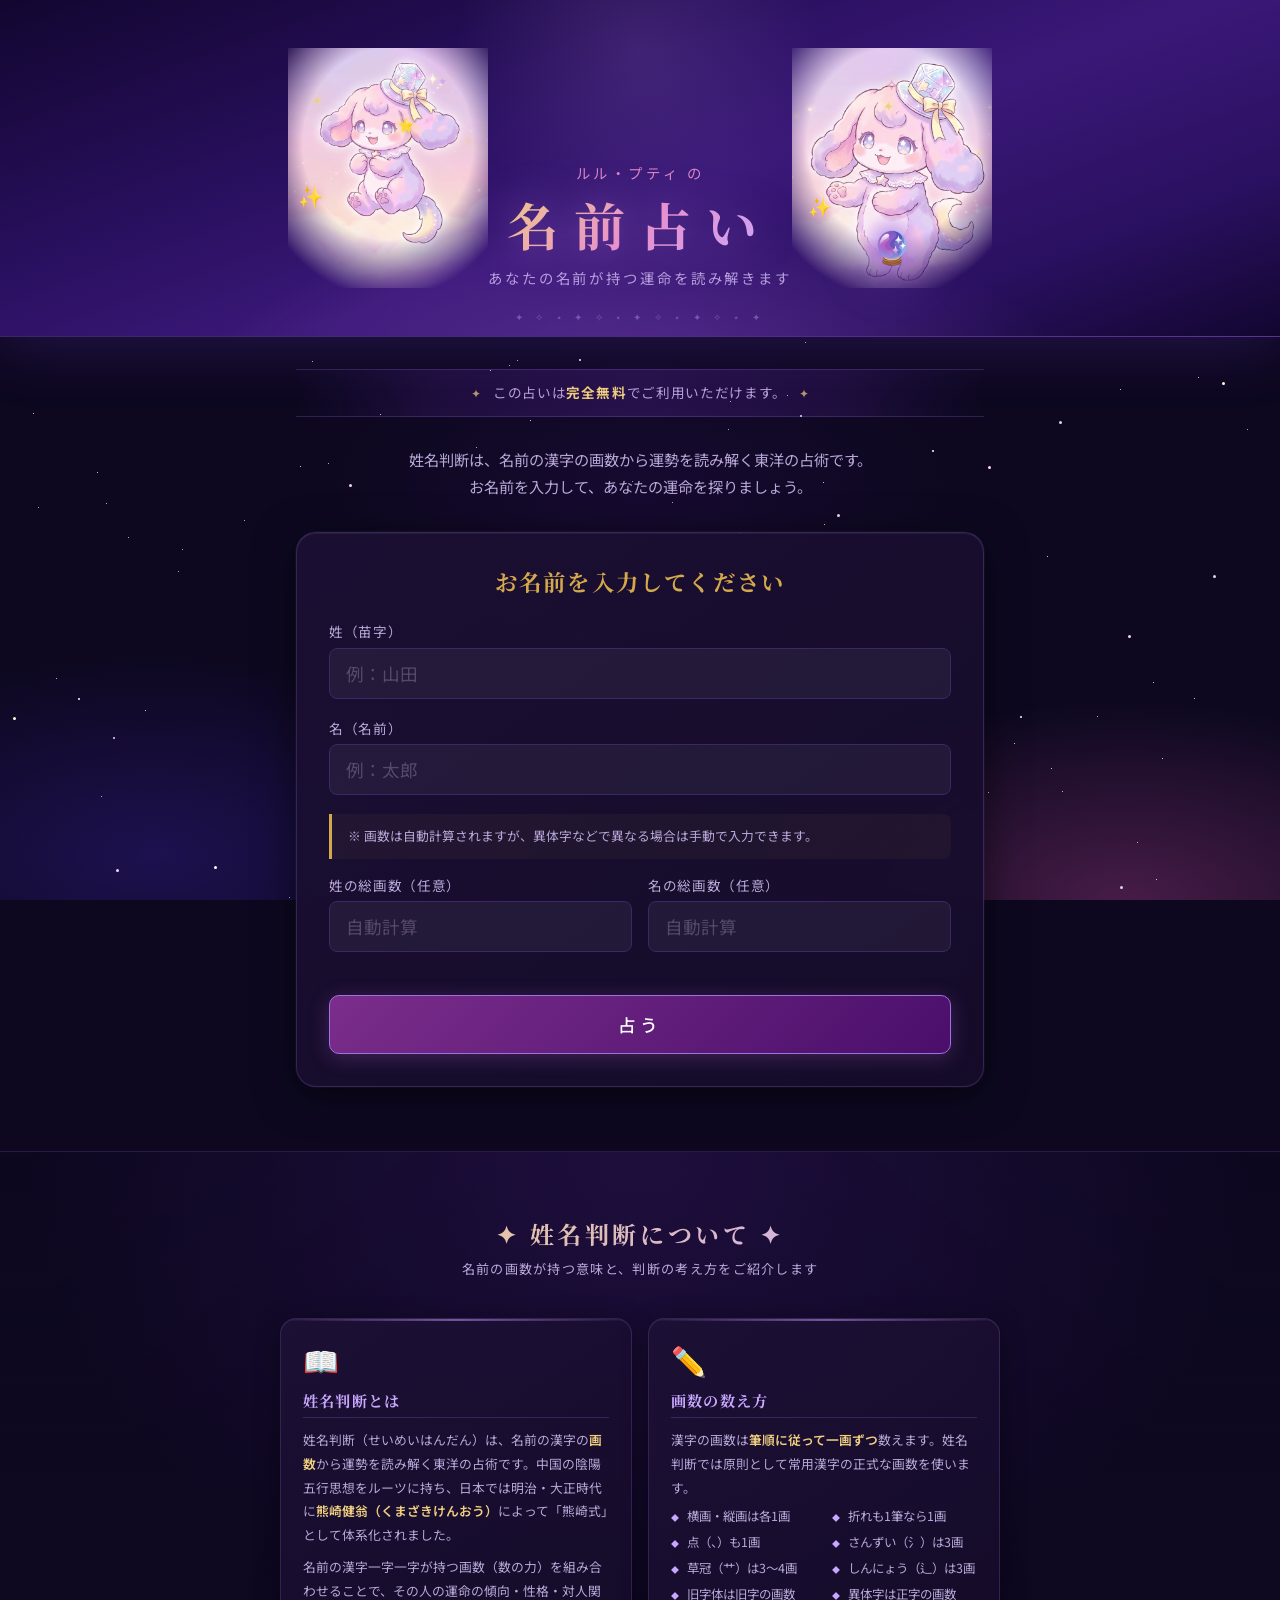
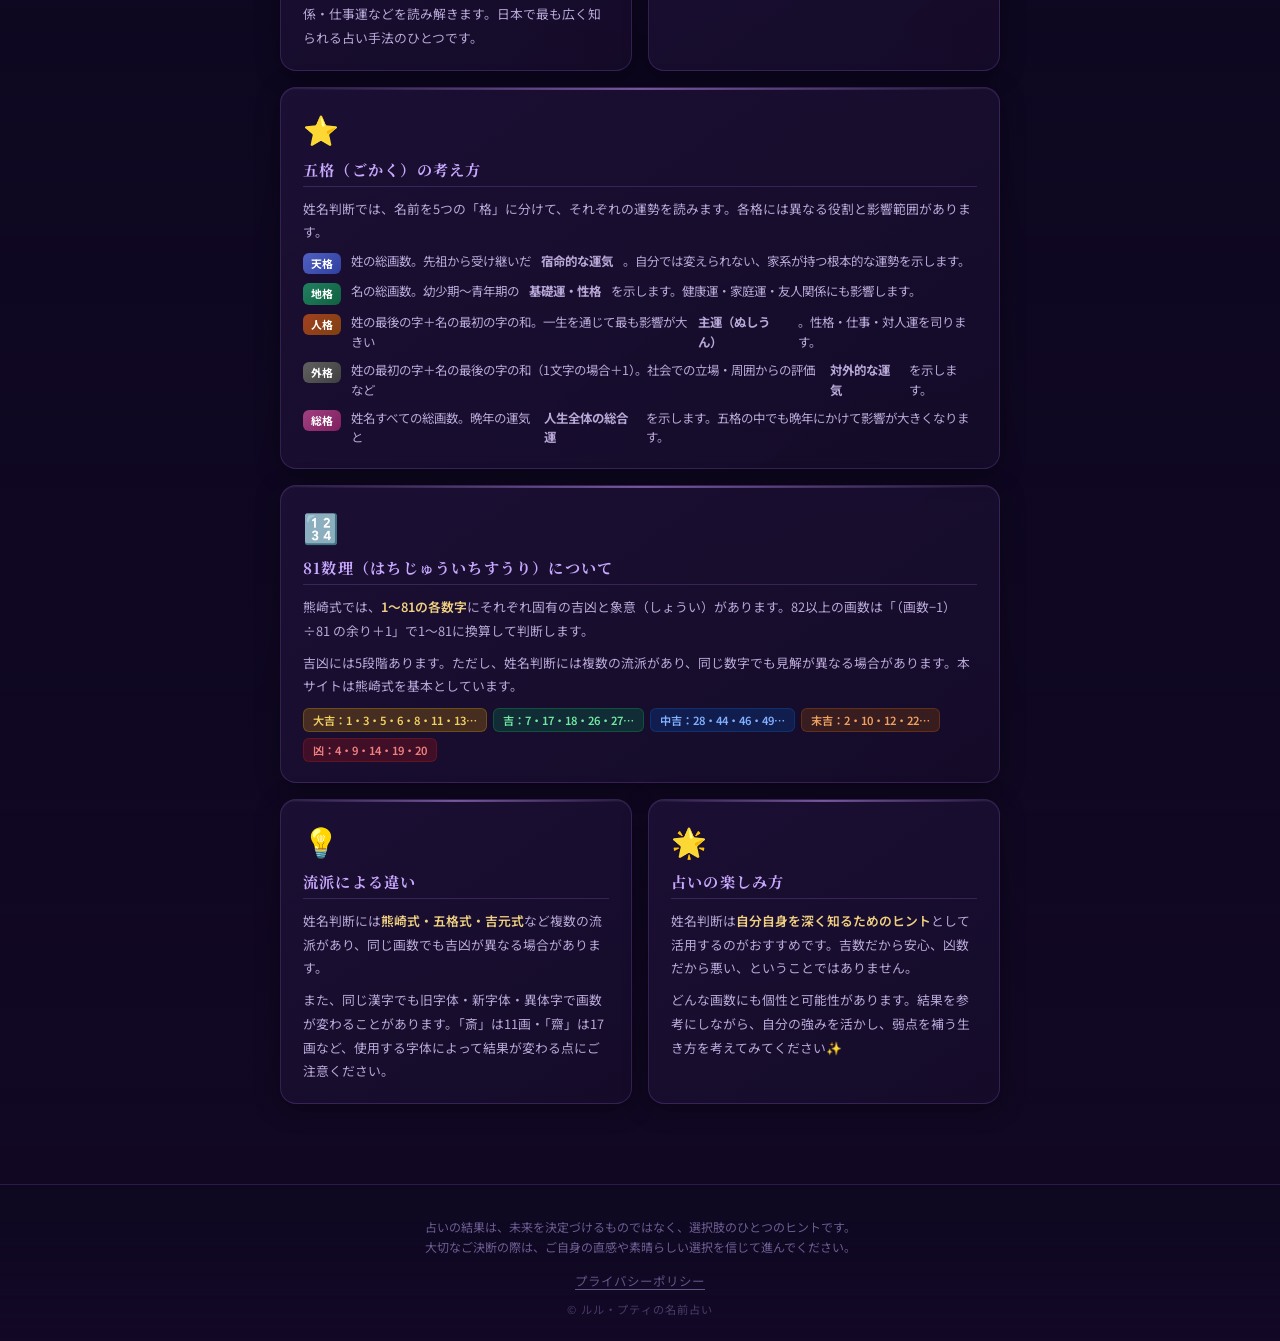
==== commit f7da5353: "Add files via upload" ====
--- a/index.html
+++ b/index.html
@@ -3,7 +3,49 @@
 <head>
   <meta charset="UTF-8">
   <meta name="viewport" content="width=device-width, initial-scale=1.0">
-  <title>ルル・プティの名前占い</title>
+  <title>ルル・プティの名前占い｜無料の姓名判断・画数占い</title>
+
+  <!-- SEO基本設定 -->
+  <meta name="description" content="名前の漢字の画数から運勢を読み解く、無料の姓名判断サイトです。天格・地格・人格・外格・総格の五格を熊崎式で診断。会員登録不要、今すぐ占えます。">
+  <meta name="keywords" content="姓名判断,名前占い,画数占い,無料,五格,天格,地格,人格,外格,総格,熊崎式,運勢">
+  <meta name="author" content="ルル・プティの名前占い">
+  <meta name="robots" content="index, follow">
+  <link rel="canonical" href="https://lulu-uranai.github.io/name-fortune/">
+
+  <!-- OGP（SNSシェア用） -->
+  <meta property="og:title" content="ルル・プティの名前占い｜無料の姓名判断・画数占い">
+  <meta property="og:description" content="名前の漢字の画数から運勢を読み解く、無料の姓名判断サイトです。天格・地格・人格・外格・総格の五格を熊崎式で診断。会員登録不要、今すぐ占えます。">
+  <meta property="og:type" content="website">
+  <meta property="og:url" content="https://lulu-uranai.github.io/name-fortune/">
+  <meta property="og:image" content="https://lulu-uranai.github.io/name-fortune/chara2.png">
+  <meta property="og:site_name" content="ルル・プティの名前占い">
+  <meta property="og:locale" content="ja_JP">
+
+  <!-- Twitter Card（X でシェアされたとき） -->
+  <meta name="twitter:card" content="summary_large_image">
+  <meta name="twitter:title" content="ルル・プティの名前占い｜無料の姓名判断・画数占い">
+  <meta name="twitter:description" content="名前の漢字の画数から運勢を読み解く、無料の姓名判断サイト。会員登録不要で今すぐ占えます✨">
+  <meta name="twitter:image" content="https://lulu-uranai.github.io/name-fortune/chara2.png">
+
+  <!-- 構造化データ（Googleに内容を伝える） -->
+  <script type="application/ld+json">
+  {
+    "@context": "https://schema.org",
+    "@type": "WebApplication",
+    "name": "ルル・プティの名前占い",
+    "description": "名前の漢字の画数から運勢を読み解く、無料の姓名判断サイトです。",
+    "url": "https://lulu-uranai.github.io/name-fortune/",
+    "applicationCategory": "Entertainment",
+    "operatingSystem": "Any",
+    "offers": {
+      "@type": "Offer",
+      "price": "0",
+      "priceCurrency": "JPY"
+    },
+    "inLanguage": "ja"
+  }
+  </script>
+
   <link rel="stylesheet" href="style.css">
 </head>
 <body>
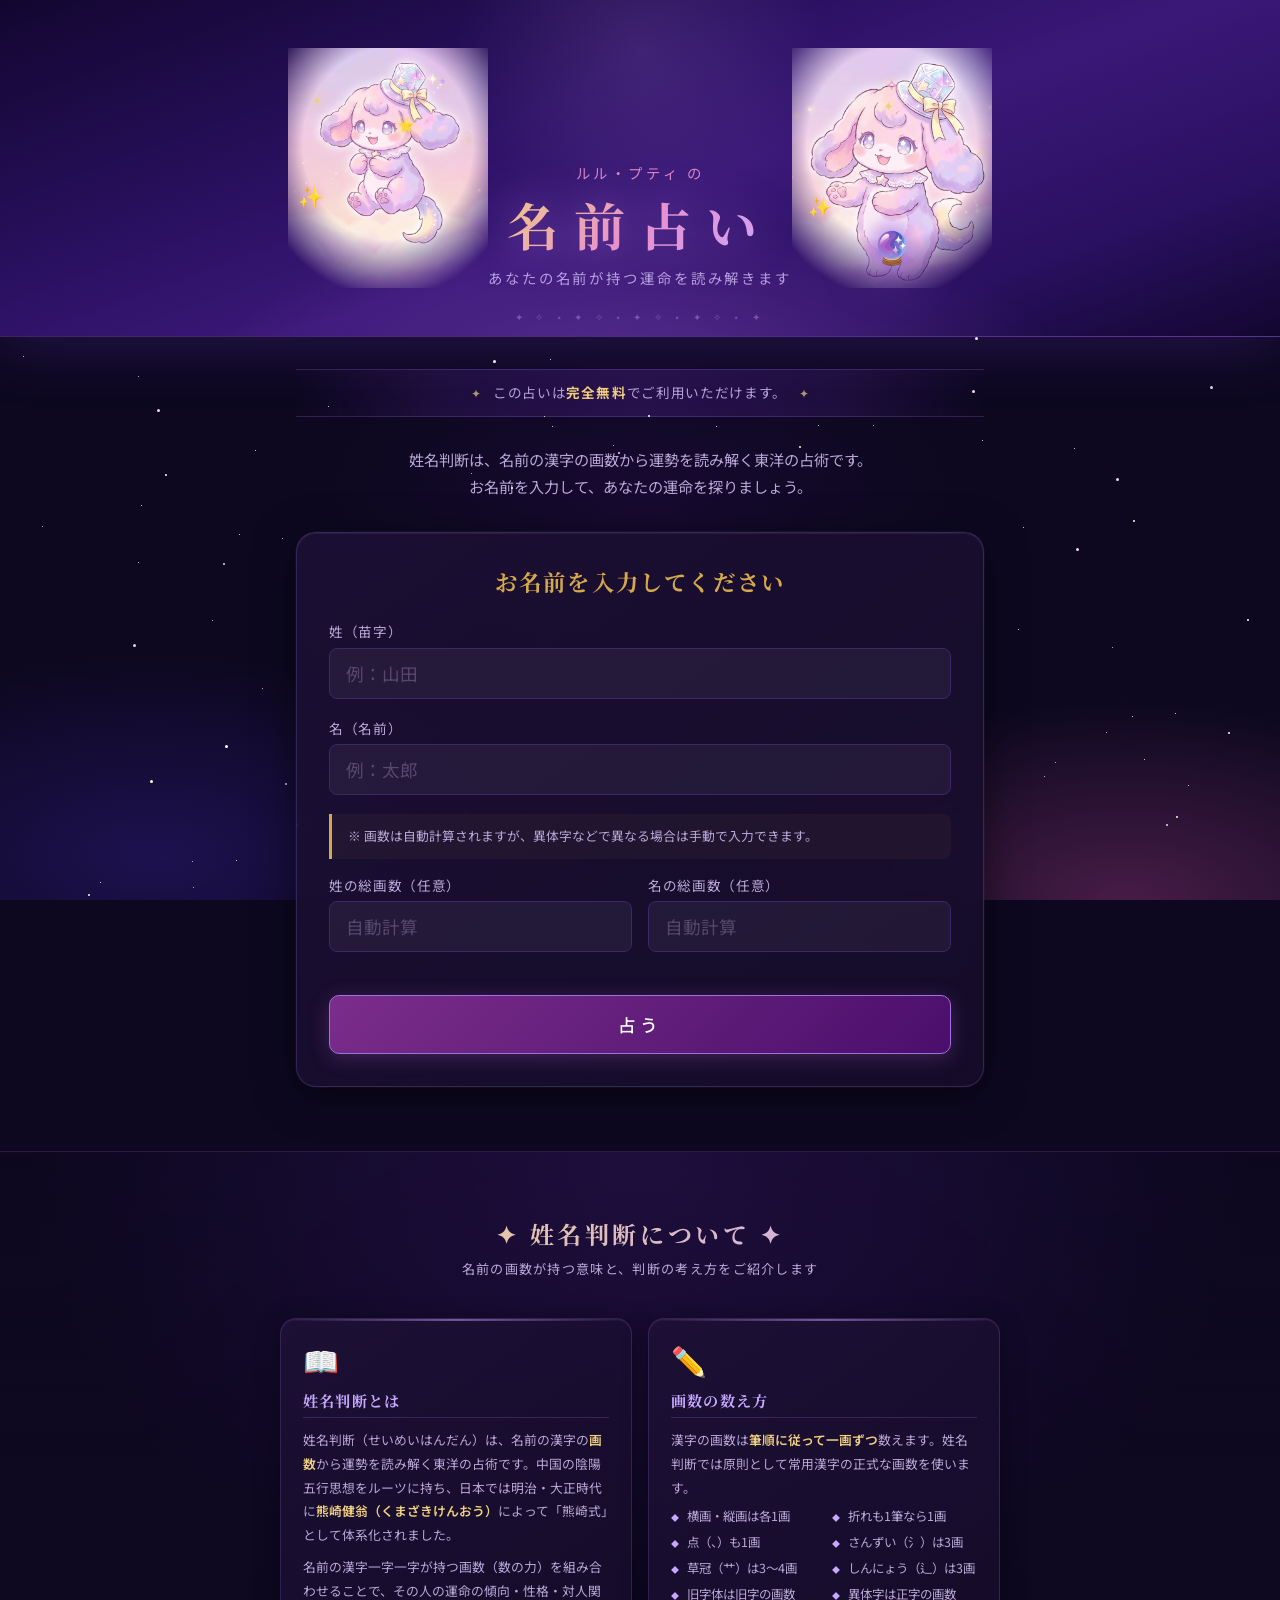
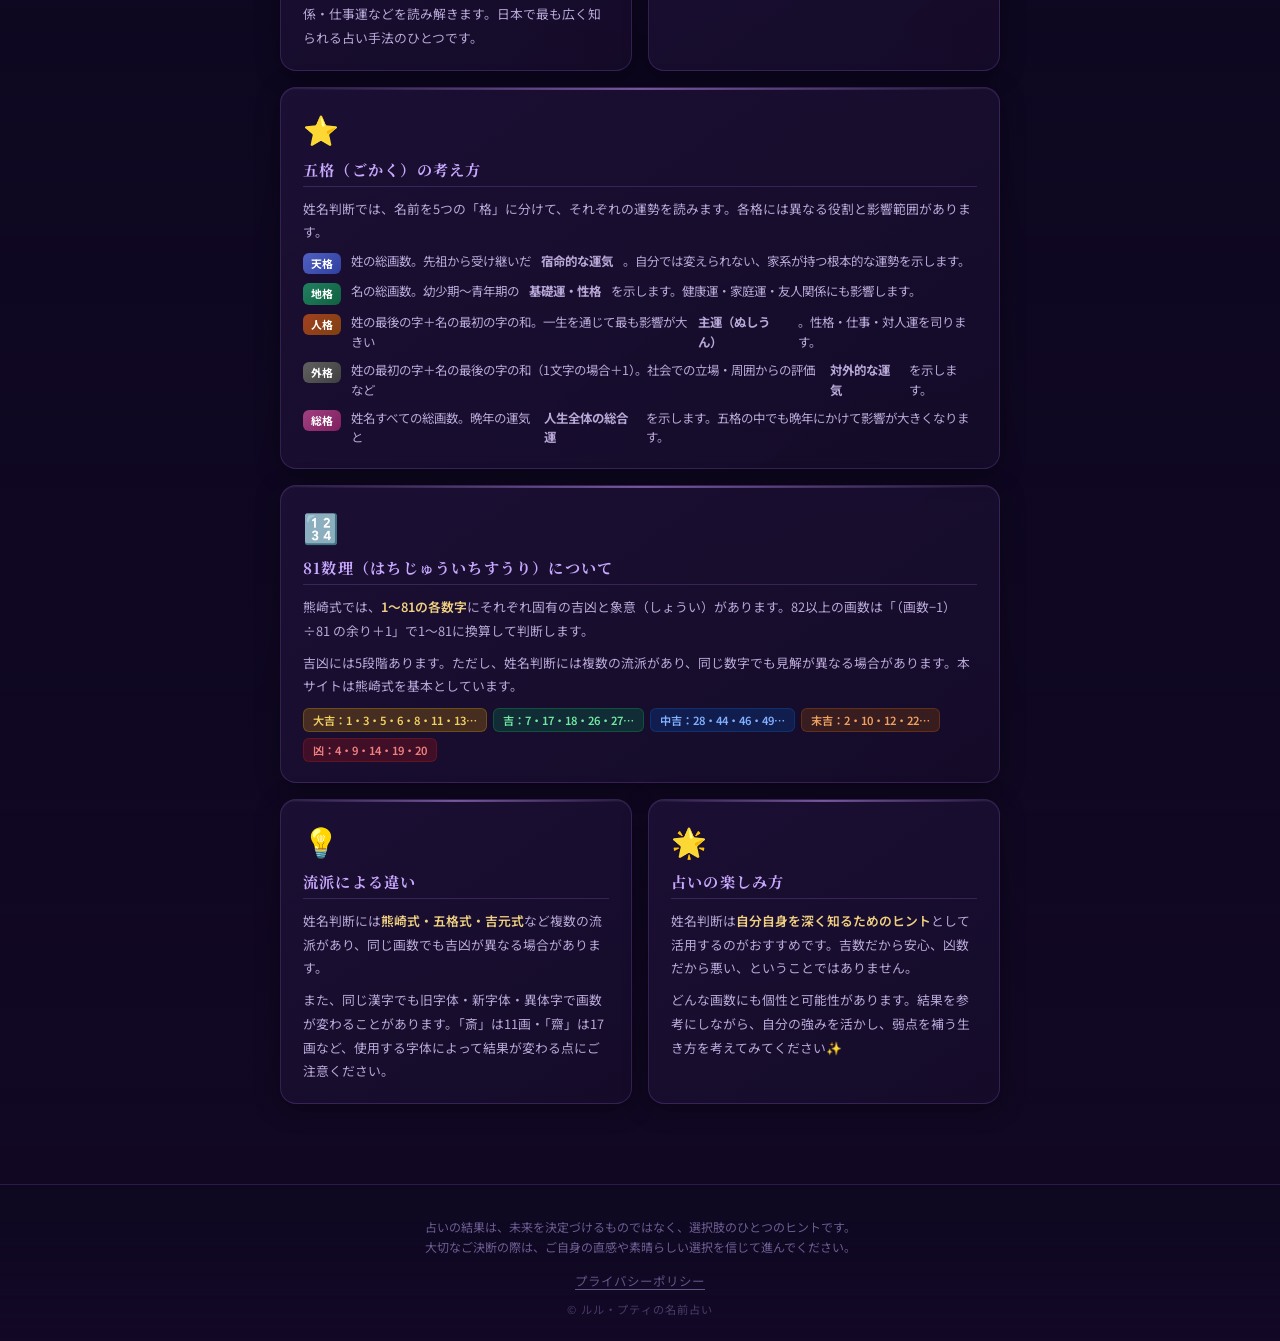
==== commit 62c8aa14: "Add files via upload" ====
--- a/index.html
+++ b/index.html
@@ -4,6 +4,9 @@
   <meta charset="UTF-8">
   <meta name="viewport" content="width=device-width, initial-scale=1.0">
   <title>ルル・プティの名前占い｜無料の姓名判断・画数占い</title>
+
+  <!-- Google Search Console 認証 -->
+  <meta name="google-site-verification" content="YbEl6IThF8osWawziWi5RWOFz6rQzY6Wx0heh9kgEyk" />
 
   <!-- SEO基本設定 -->
   <meta name="description" content="名前の漢字の画数から運勢を読み解く、無料の姓名判断サイトです。天格・地格・人格・外格・総格の五格を熊崎式で診断。会員登録不要、今すぐ占えます。">
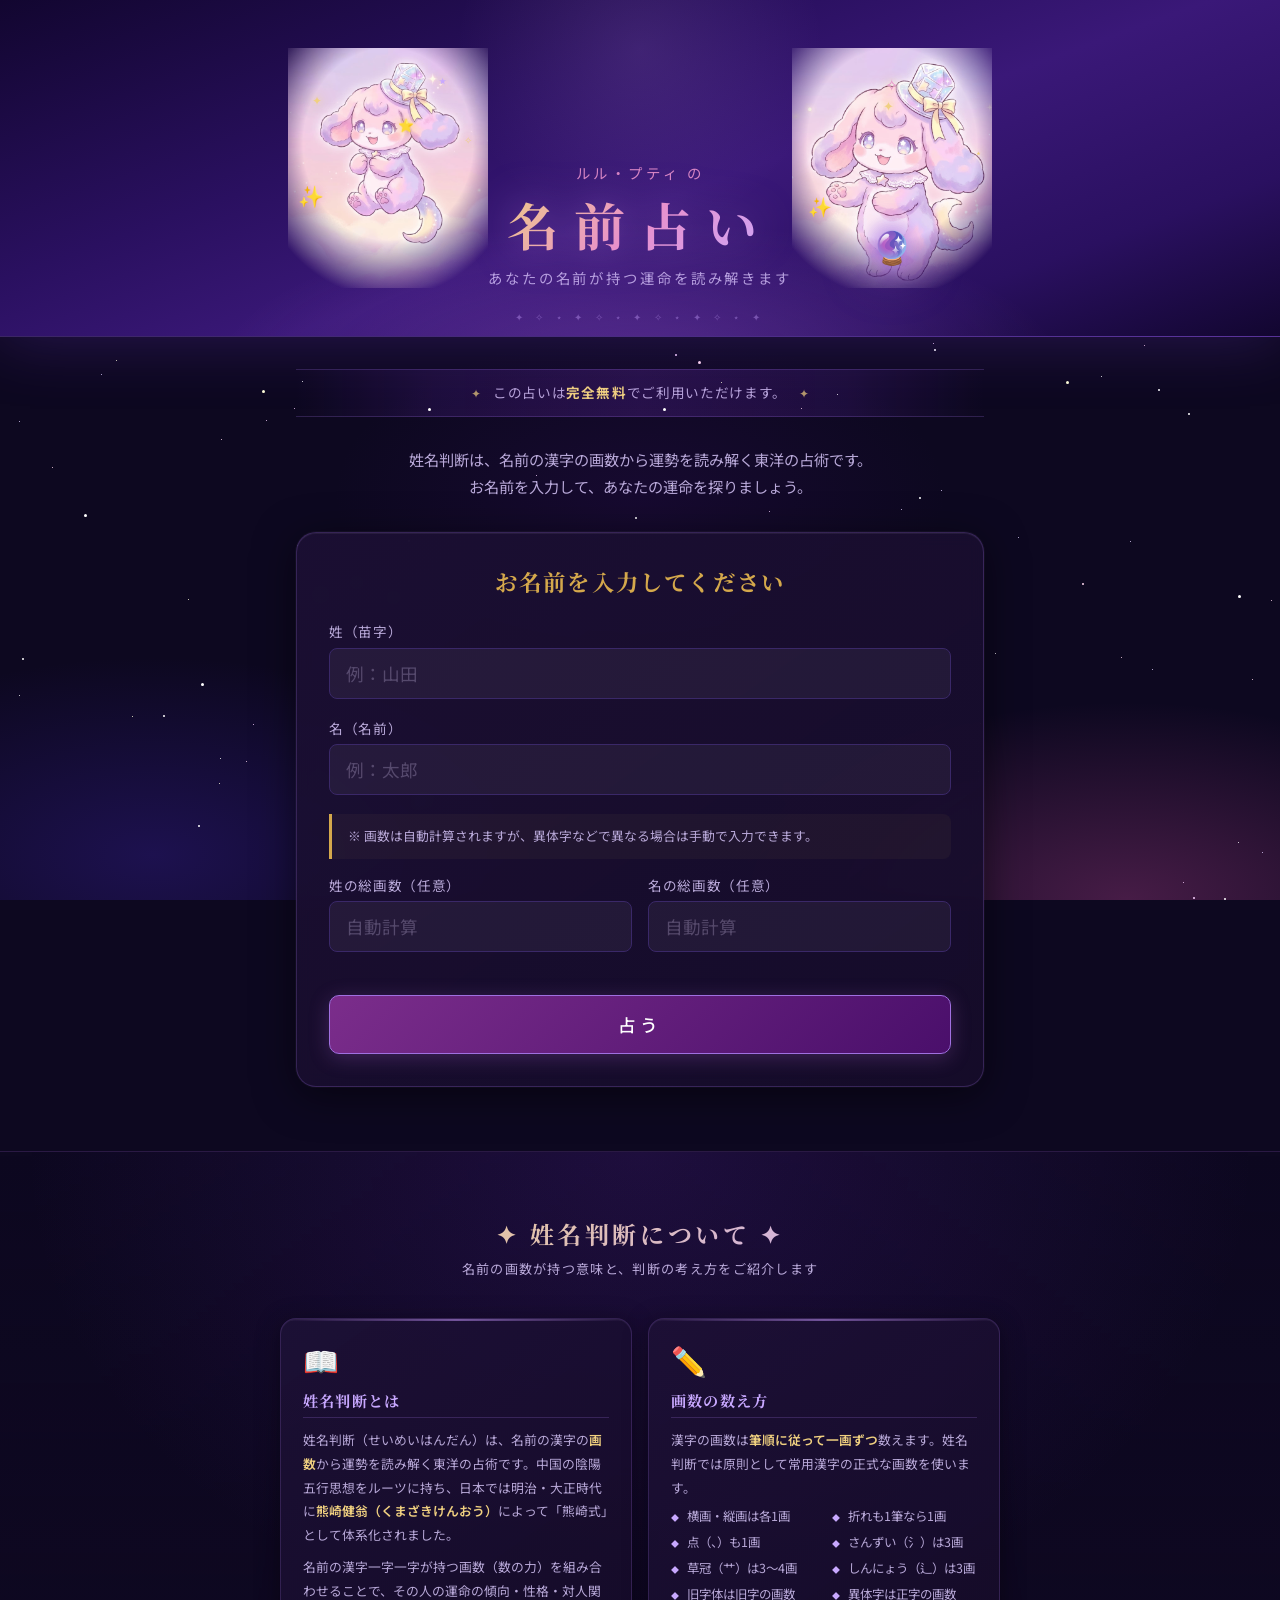
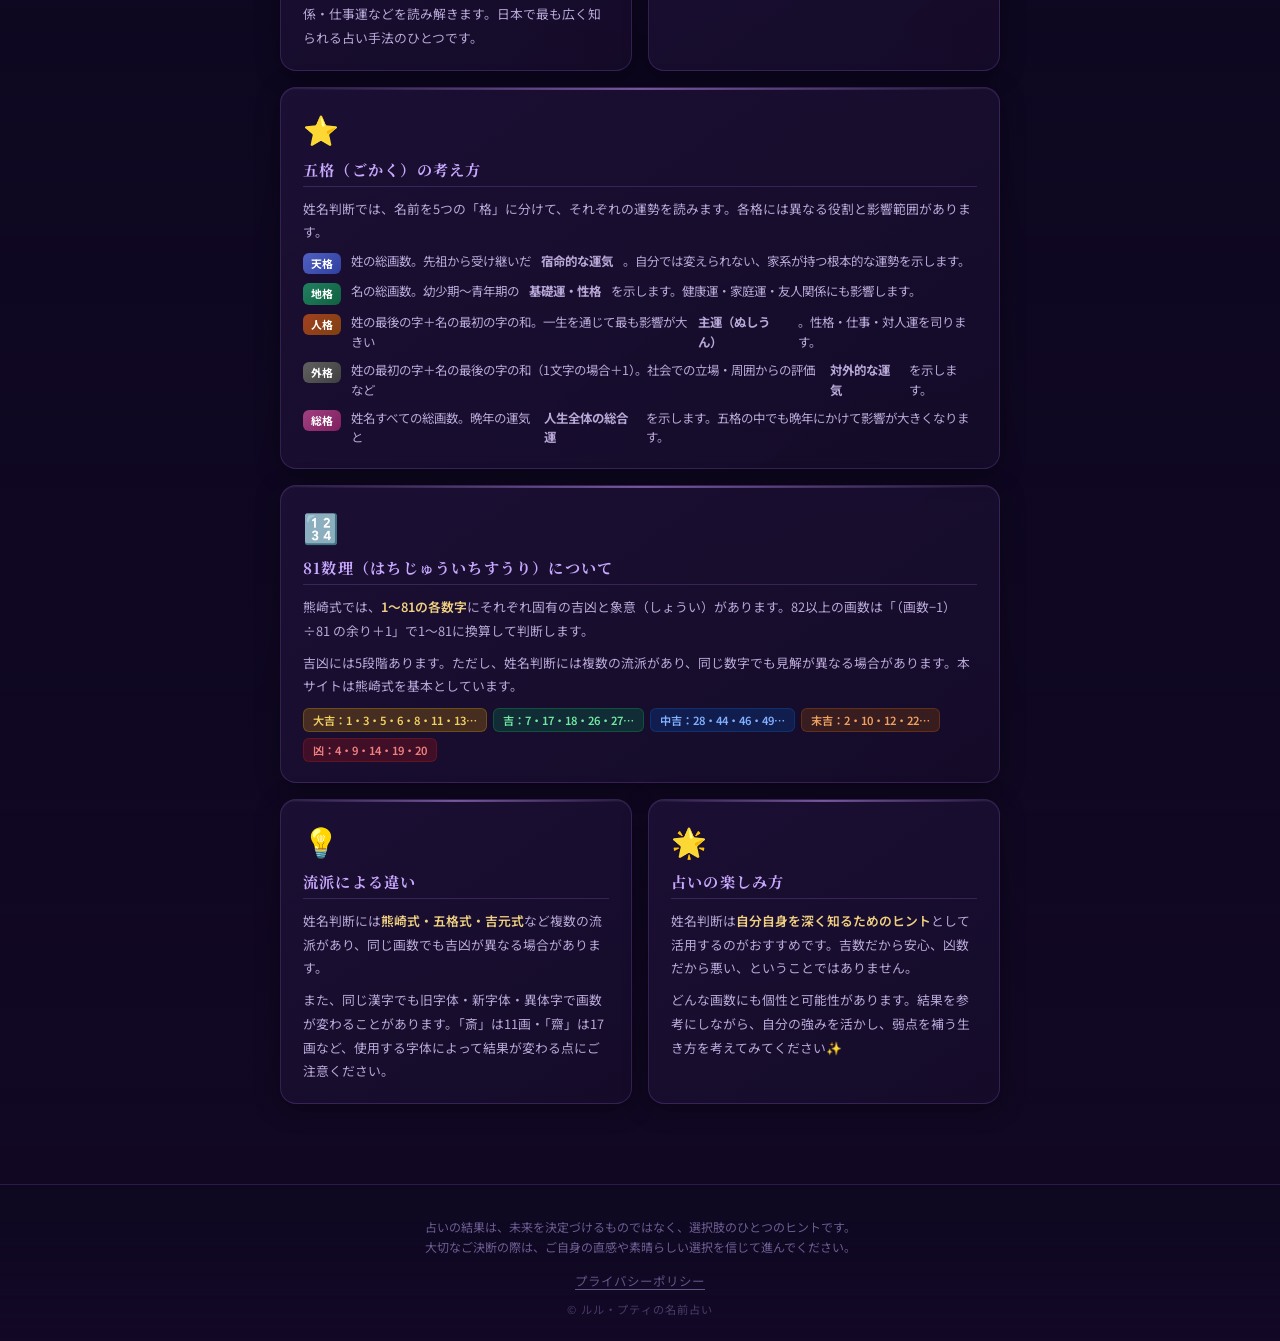
==== commit 63792624: "Add files via upload" ====
--- a/index.html
+++ b/index.html
@@ -20,7 +20,7 @@
   <meta property="og:description" content="名前の漢字の画数から運勢を読み解く、無料の姓名判断サイトです。天格・地格・人格・外格・総格の五格を熊崎式で診断。会員登録不要、今すぐ占えます。">
   <meta property="og:type" content="website">
   <meta property="og:url" content="https://lulu-uranai.github.io/name-fortune/">
-  <meta property="og:image" content="https://lulu-uranai.github.io/name-fortune/chara2.png">
+  <meta property="og:image" content="https://lulu-uranai.github.io/name-fortune/chara2.jpg">
   <meta property="og:site_name" content="ルル・プティの名前占い">
   <meta property="og:locale" content="ja_JP">
 
@@ -28,7 +28,7 @@
   <meta name="twitter:card" content="summary_large_image">
   <meta name="twitter:title" content="ルル・プティの名前占い｜無料の姓名判断・画数占い">
   <meta name="twitter:description" content="名前の漢字の画数から運勢を読み解く、無料の姓名判断サイト。会員登録不要で今すぐ占えます✨">
-  <meta name="twitter:image" content="https://lulu-uranai.github.io/name-fortune/chara2.png">
+  <meta name="twitter:image" content="https://lulu-uranai.github.io/name-fortune/chara2.jpg">
 
   <!-- 構造化データ（Googleに内容を伝える） -->
   <script type="application/ld+json">
@@ -55,7 +55,7 @@
   <header>
     <!-- 左キャラ（ルル・プティ / chara2：浮いているポーズ） -->
     <div class="header-chara-left" id="headerCharaLeft">
-      <img src="chara2.png" alt="ルル・プティ" class="hc-img hc-left-img">
+      <img src="chara2.jpg" alt="ルル・プティ" class="hc-img hc-left-img">
       <div class="hc-sparkles">
         <span class="hc-sp s1">✦</span>
         <span class="hc-sp s2">⋆</span>
@@ -74,7 +74,7 @@
 
     <!-- 右キャラ（chara：見ている・占っているポーズ） -->
     <div class="header-chara-right" id="headerCharaRight">
-      <img src="chara.png" alt="ルル・プティ" class="hc-img hc-right-img">
+      <img src="chara.jpg" alt="ルル・プティ" class="hc-img hc-right-img">
       <div class="hc-sparkles hc-sparkles-right">
         <span class="hc-sp s1">✦</span>
         <span class="hc-sp s2">✧</span>
@@ -267,7 +267,7 @@
       </div>
       <div class="lo-chara-track">
         <div class="lo-chara-wrap" id="loCharaWrap">
-          <img src="chara.png" alt="" class="lo-chara">
+          <img src="chara.jpg" alt="" class="lo-chara">
         </div>
       </div>
       <p class="lo-text" id="loText">運命を読み解いています</p>
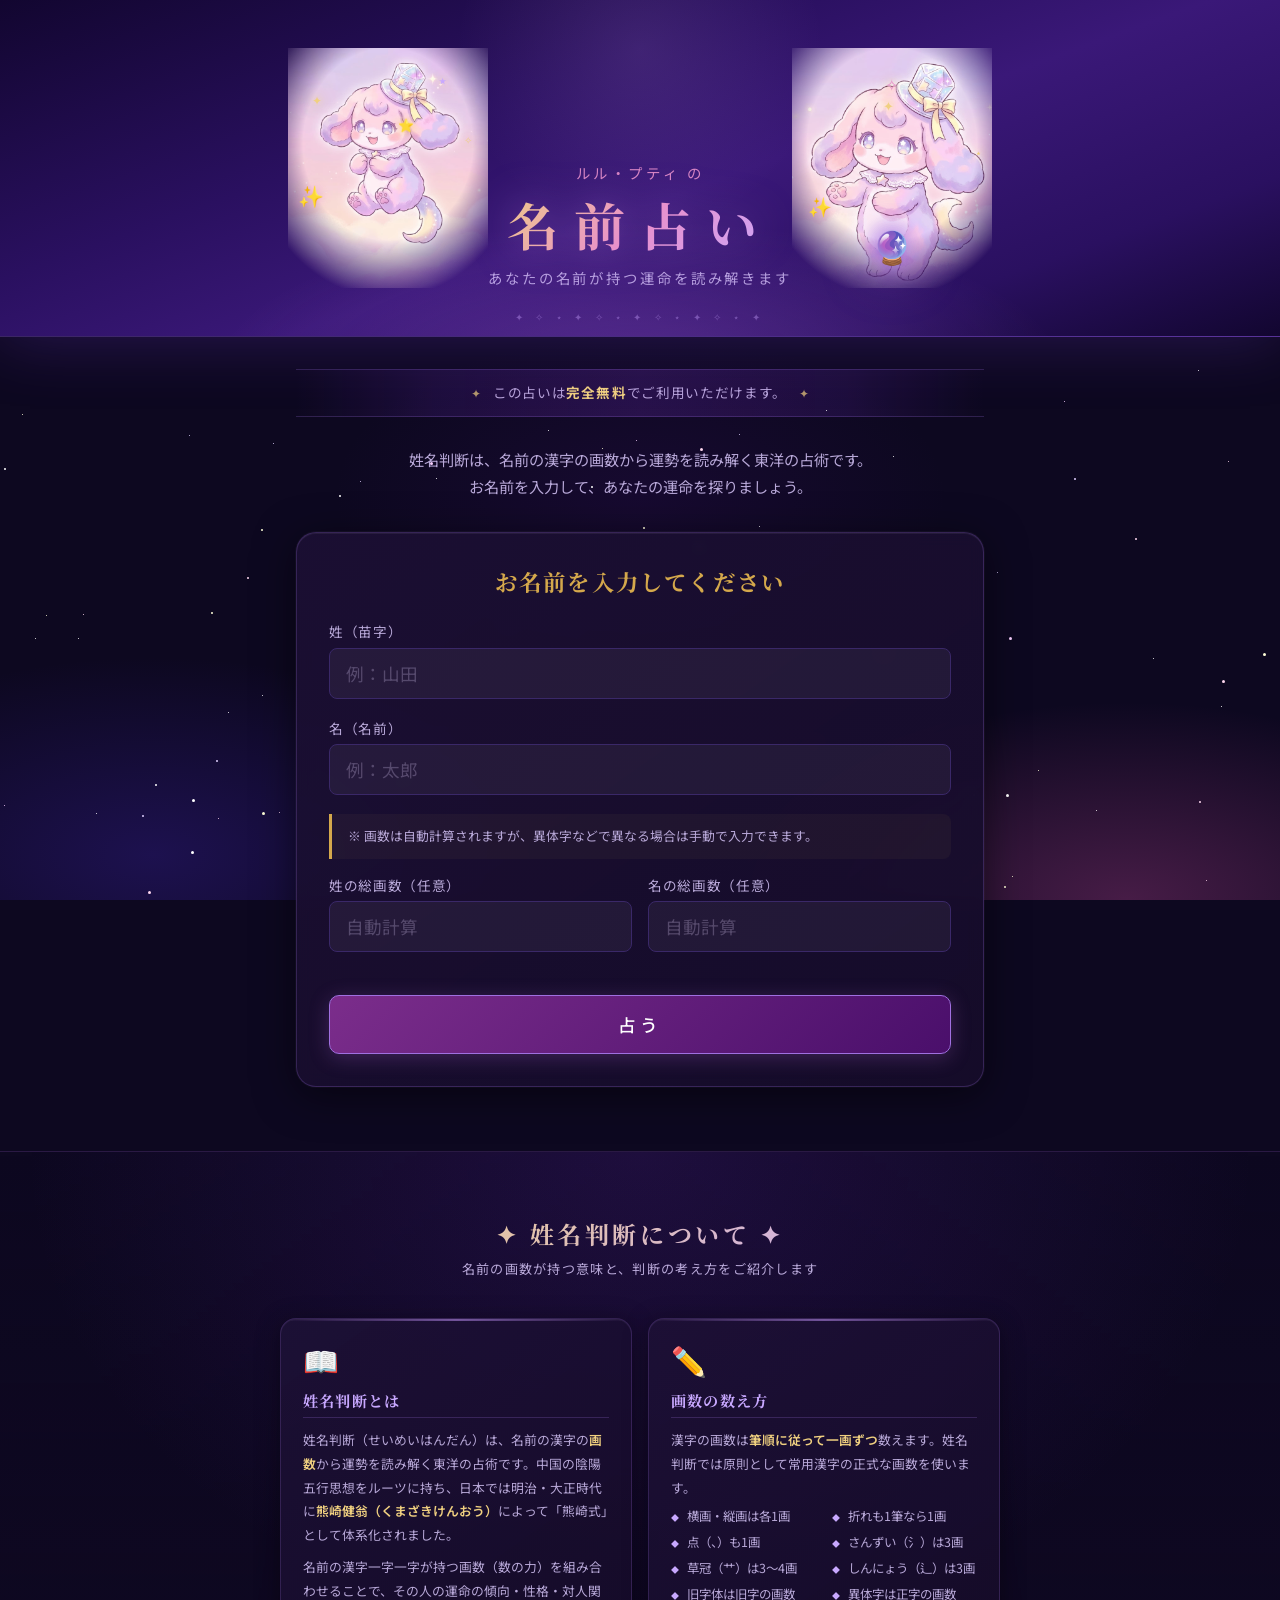
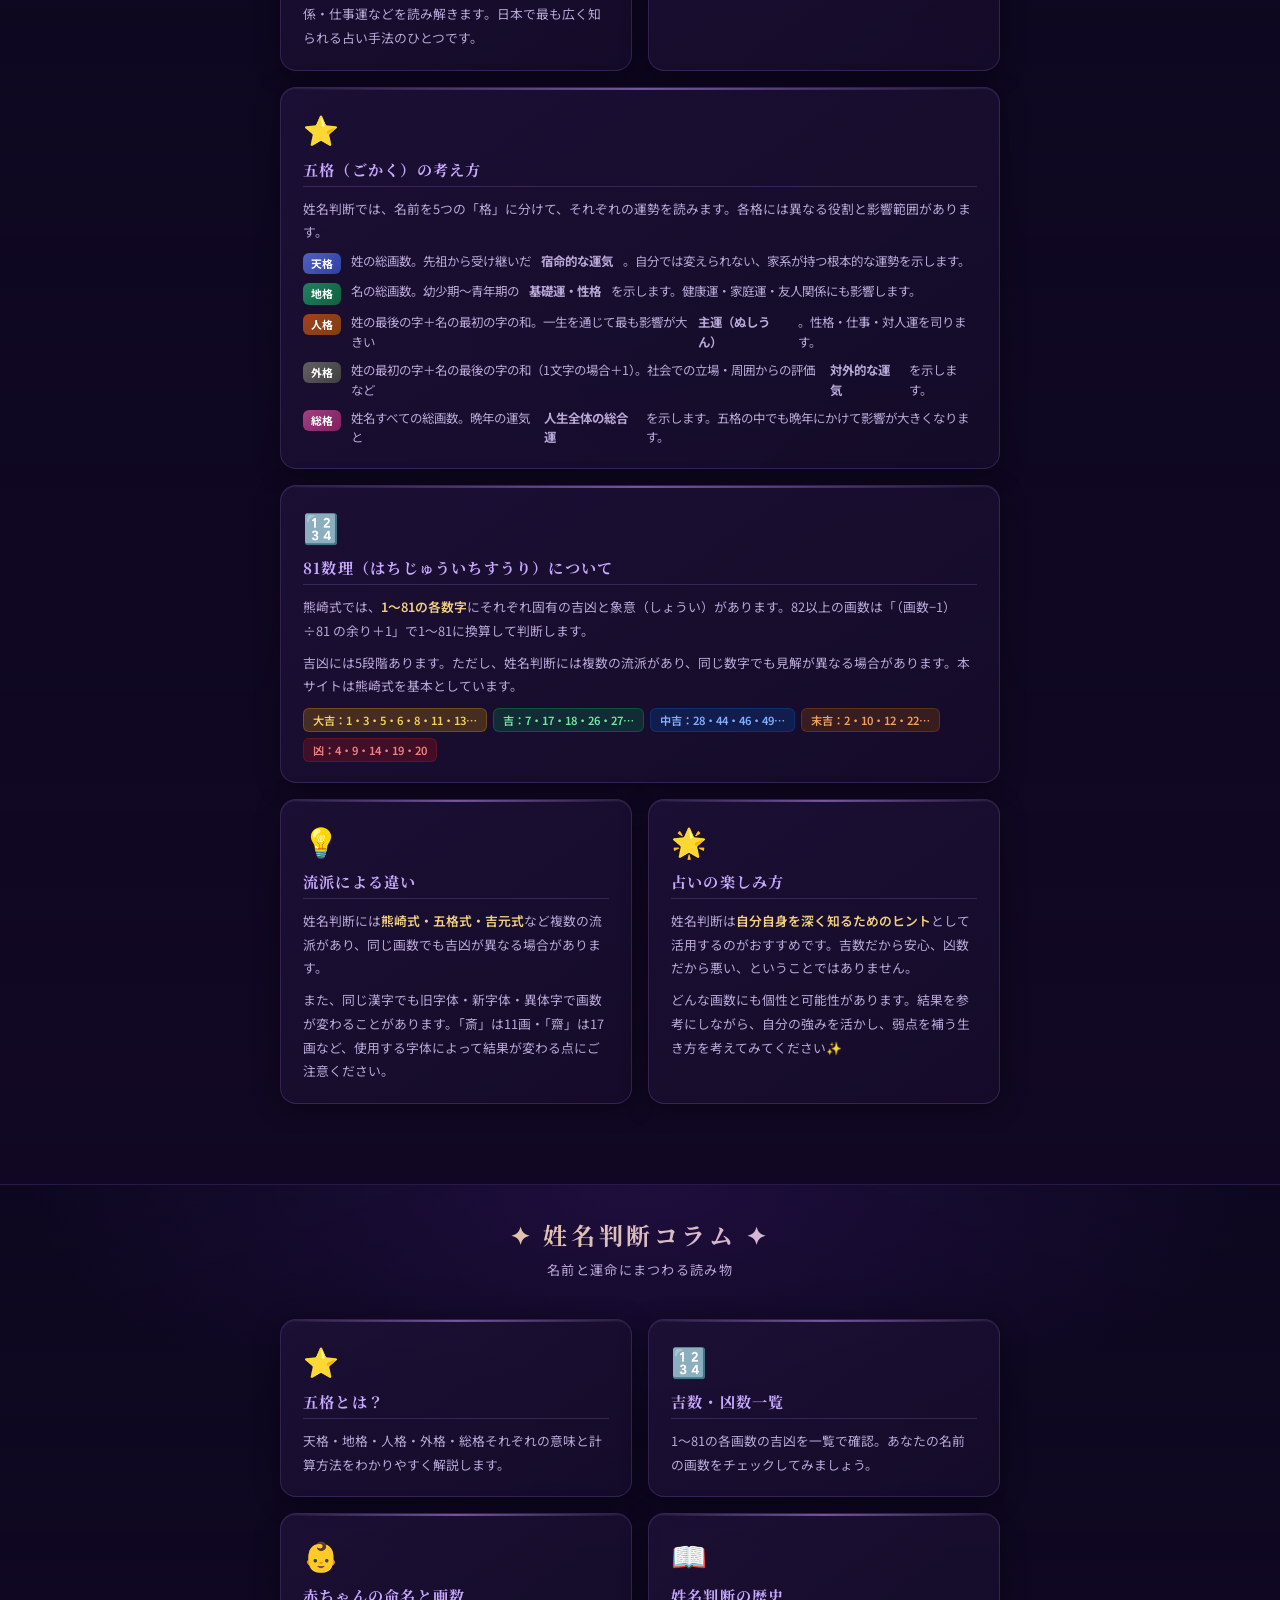
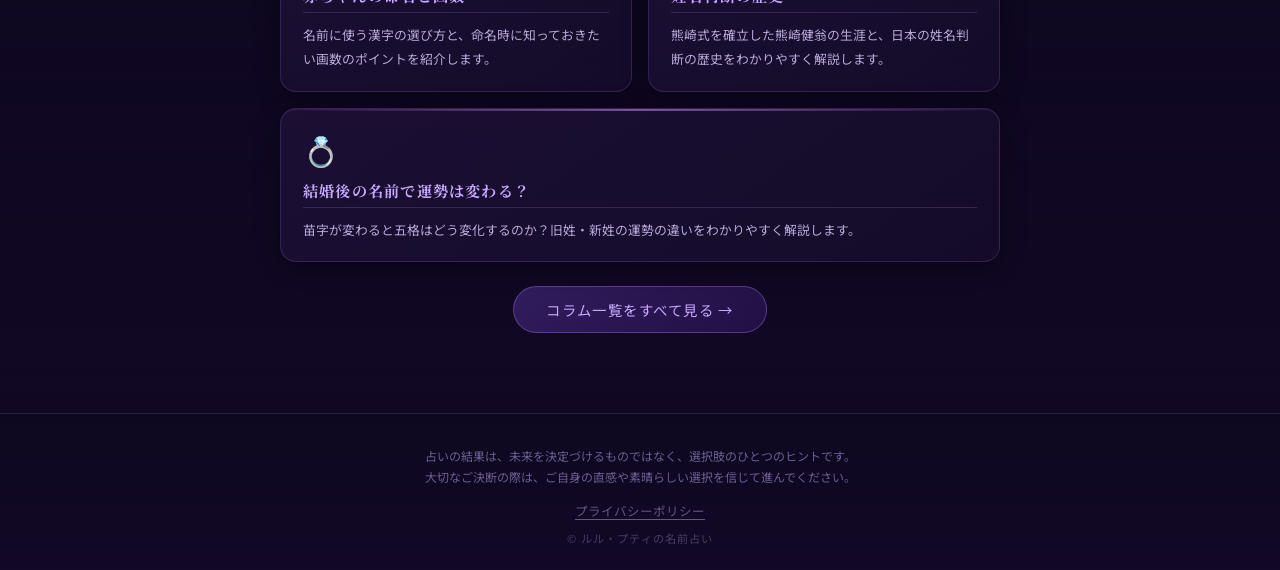
==== commit 3b61f597: "Add files via upload" ====
--- a/index.html
+++ b/index.html
@@ -245,6 +245,46 @@
     </div>
   </section>
 
+  <!-- コラムセクション -->
+  <section class="info-section" style="padding-top: 2rem;">
+    <div class="info-inner">
+      <h2 class="section-title">✦ 姓名判断コラム ✦</h2>
+      <p class="section-sub">名前と運命にまつわる読み物</p>
+      <div class="info-grid">
+        <a href="column/gokaku.html" class="info-card" style="text-decoration:none;">
+          <span class="info-card-icon">⭐</span>
+          <h3>五格とは？</h3>
+          <p>天格・地格・人格・外格・総格それぞれの意味と計算方法をわかりやすく解説します。</p>
+        </a>
+        <a href="column/kikaku.html" class="info-card" style="text-decoration:none;">
+          <span class="info-card-icon">🔢</span>
+          <h3>吉数・凶数一覧</h3>
+          <p>1〜81の各画数の吉凶を一覧で確認。あなたの名前の画数をチェックしてみましょう。</p>
+        </a>
+        <a href="column/naming.html" class="info-card" style="text-decoration:none;">
+          <span class="info-card-icon">👶</span>
+          <h3>赤ちゃんの命名と画数</h3>
+          <p>名前に使う漢字の選び方と、命名時に知っておきたい画数のポイントを紹介します。</p>
+        </a>
+        <a href="column/rekishi.html" class="info-card" style="text-decoration:none;">
+          <span class="info-card-icon">📖</span>
+          <h3>姓名判断の歴史</h3>
+          <p>熊崎式を確立した熊崎健翁の生涯と、日本の姓名判断の歴史をわかりやすく解説します。</p>
+        </a>
+        <a href="column/kekkon.html" class="info-card full-width" style="text-decoration:none;">
+          <span class="info-card-icon">💍</span>
+          <h3>結婚後の名前で運勢は変わる？</h3>
+          <p>苗字が変わると五格はどう変化するのか？旧姓・新姓の運勢の違いをわかりやすく解説します。</p>
+        </a>
+      </div>
+      <div style="text-align:center; margin-top: 1.5rem;">
+        <a href="column/index.html" style="display:inline-flex; align-items:center; gap:0.5rem; padding:0.75rem 2rem; background:linear-gradient(135deg,rgba(100,60,180,0.4),rgba(60,30,120,0.4)); border:1px solid rgba(180,130,255,0.35); border-radius:40px; color:#c8a8ff; font-size:0.9rem; text-decoration:none; letter-spacing:0.1em;">
+          コラム一覧をすべて見る →
+        </a>
+      </div>
+    </div>
+  </section>
+
   <footer>
     <p class="footer-disclaimer">占いの結果は、未来を決定づけるものではなく、選択肢のひとつのヒントです。<br>大切なご決断の際は、ご自身の直感や素晴らしい選択を信じて進んでください。</p>
     <nav class="footer-nav">
